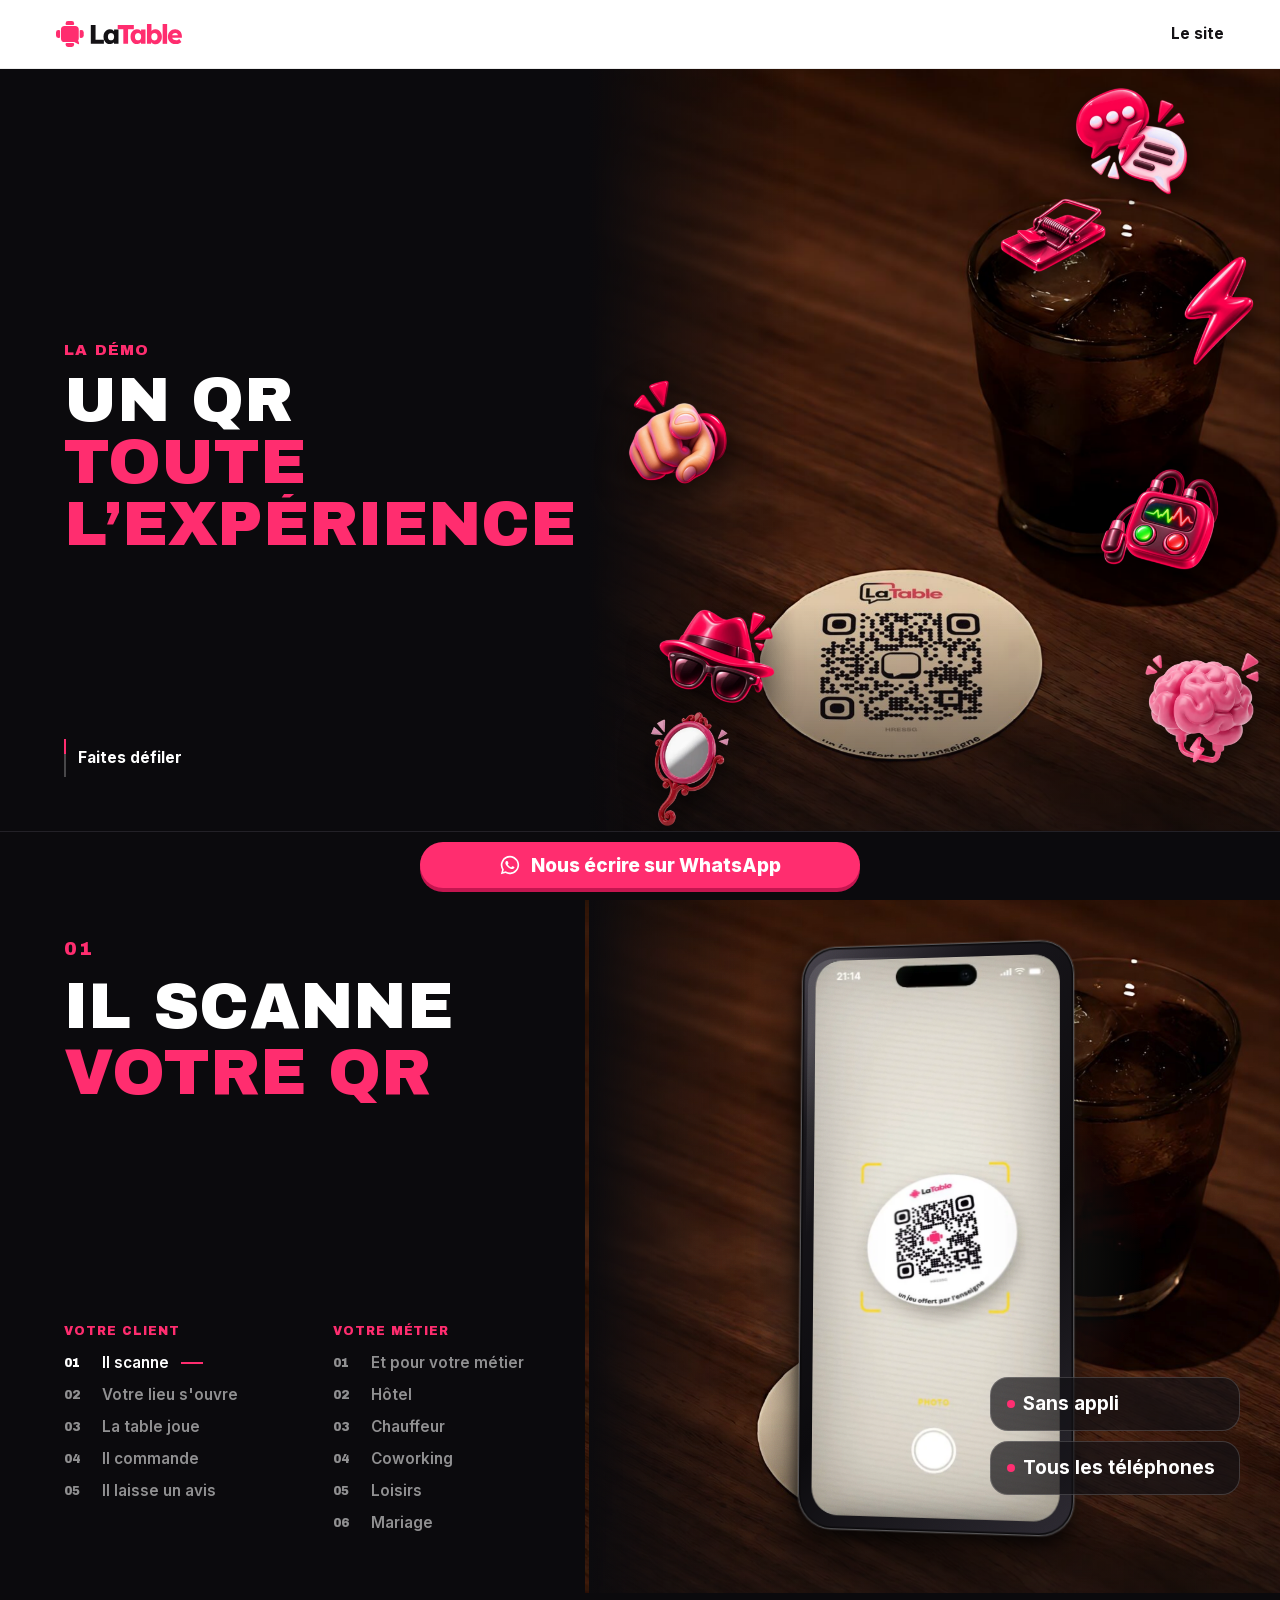
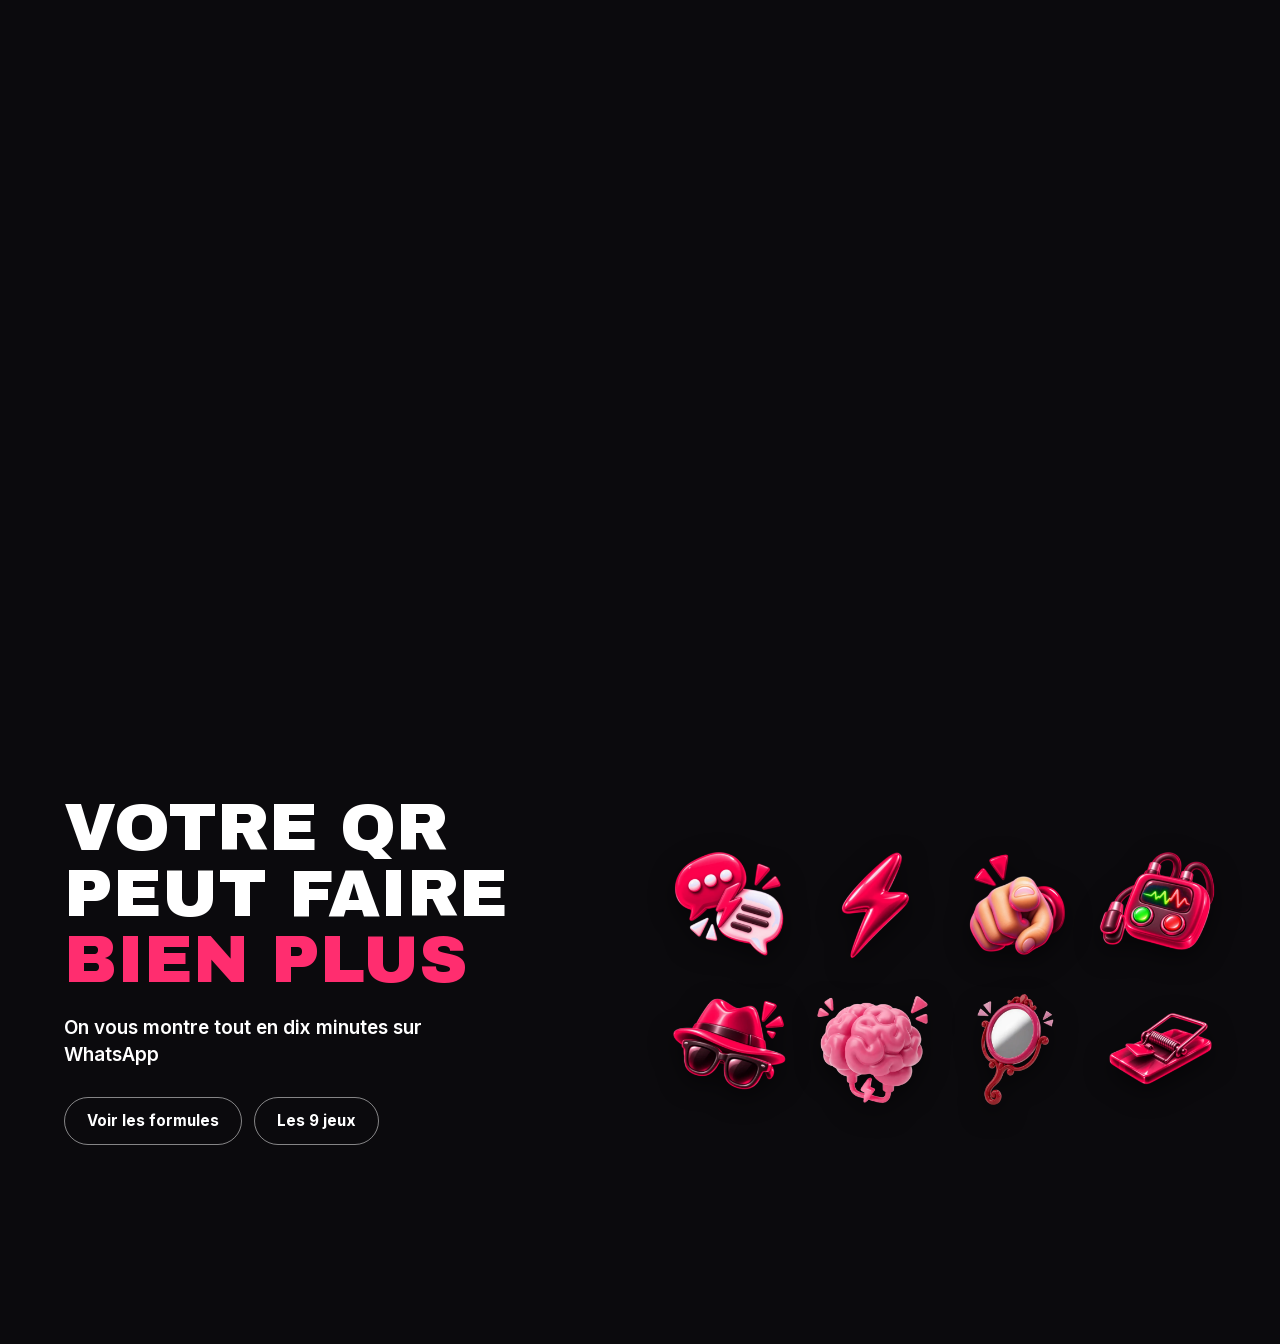
==== index.html @ fe6fe0f9 "La démo LaTable" ====
<!doctype html>
<html lang="fr">
<head>
<meta charset="utf-8">
<meta name="viewport" content="width=device-width, initial-scale=1, viewport-fit=cover">
<meta name="theme-color" content="#ffffff">
<meta name="robots" content="noindex,nofollow">
<title>La démo LaTable</title>
<link rel="preload" href="archivo-black-latin.woff2" as="font" type="font/woff2" crossorigin>
<link rel="preload" href="inter-latin.woff2" as="font" type="font/woff2" crossorigin>
<link rel="preload" href="img/s1.jpg" as="image" fetchpriority="high">
<!--
THESIS · le téléphone ne bouge pas · c'est le lieu qui tourne autour de lui
OWN-WORLD · un restaurant la nuit · noyer sombre · le rose seulement sur ce qui est LaTable
STORY · chapitre 1 · les 5 étapes de « Ce que vit votre client » · chapitre 2 · « Et pour votre métier » · cinq lieux, le même téléphone (textes et écrans de la vitrine, mot pour mot)
FIRST VIEWPORT · la table et le vrai QR · le téléphone avec l'écran du scan · le titre dans le calme du haut

RÈGLE · le décor ne porte aucun texte · les écrans sont les vraies captures de la vitrine, posées en HTML
RÈGLE · aucun gros plan · le décor ne dépasse jamais 1,03
RÈGLE · l'image de repos d'une étape est la DERNIÈRE image du film qui y mène · aucun saut au raccord
Brief et critères · docs/mondes/BRIEF_DEMO_TOP1.md
-->
<style>
@font-face{font-family:"Archivo Black";src:url("archivo-black-latin.woff2") format("woff2");font-weight:400;font-display:swap}
@font-face{font-family:"Inter";src:url("inter-latin.woff2") format("woff2");font-weight:400 800;font-display:swap}
:root{--nuit:#0b0a0d;--rose:#ff2d6f;--blanc:#fff;--encre:#141215;--tete:69px;--pied:69px;--fa:"Archivo Black","Arial Black",Impact,sans-serif;--fd:"Inter",system-ui,sans-serif;--bord:clamp(18px,5.4vw,56px);--sh:calc(100svh - var(--tete) - var(--pied));--ht:min(56svh,calc(var(--sh) - 206px));--lueur:255,236,214}
*{box-sizing:border-box;margin:0}
html,body{background:var(--nuit);color:var(--blanc);font-family:var(--fd);overflow-x:clip;-webkit-text-size-adjust:100%}
body{font-size:.95rem}
img,video,svg{display:block}
button{font:inherit;color:inherit;background:none;border:0;padding:0;cursor:pointer}
:focus-visible{outline:2px solid var(--rose);outline-offset:3px}

.tete{position:fixed;inset:0 0 auto 0;height:var(--tete);z-index:20;background:var(--blanc);display:flex;align-items:center;justify-content:space-between;padding:0 var(--bord);border-bottom:1px solid #ececec}
.tete .logo{color:var(--encre);fill:var(--encre);display:block}
.tete svg{height:26px;width:auto}
.tete a{font:700 .95rem/1 var(--fd);color:var(--encre);text-decoration:none;padding:15px 0 15px 16px}
.pied{position:fixed;inset:auto 0 0 0;height:calc(var(--pied) + env(safe-area-inset-bottom));padding:10px var(--bord) calc(10px + env(safe-area-inset-bottom));z-index:20;background:var(--nuit);border-top:1px solid #232127}
.pied a{display:flex;align-items:center;justify-content:center;gap:10px;height:46px;border-radius:99px;background:var(--rose);color:var(--blanc);font:800 1.1875rem/1 var(--fd);text-decoration:none;max-width:440px;margin:0 auto;box-shadow:0 4px 0 #c41650;transition:transform .12s,box-shadow .12s}
.pied a:active{transform:translateY(3px);box-shadow:0 1px 0 #c41650}
.pied svg{width:22px;height:22px;fill:currentColor}

.piste{position:relative;height:1584svh}
.scene{position:sticky;top:var(--tete);height:var(--sh);overflow:hidden;isolation:isolate;background:#000}

/* le décor */
.decor{position:absolute;inset:0;z-index:0;will-change:transform}
.decor img,.decor video{position:absolute;inset:0;width:100%;height:100%;object-fit:cover;object-position:50% 62%;opacity:0}
.decor img[data-d="0"]{opacity:1}
.voile{position:absolute;inset:0;z-index:1;pointer-events:none;background:
  linear-gradient(180deg,rgba(11,10,13,.82) 0,rgba(11,10,13,.5) 20%,rgba(11,10,13,0) 42%,rgba(11,10,13,0) 78%,rgba(11,10,13,.6) 100%),
  radial-gradient(120% 80% at 50% 60%,rgba(11,10,13,0) 55%,rgba(11,10,13,.5) 100%)}
/* un décor clair (la nappe du mariage) · le haut se referme pour que le texte reste lisible */
.voile::after{content:"";position:absolute;inset:0;background:linear-gradient(180deg,rgba(11,10,13,.8) 0,rgba(11,10,13,.62) 36%,rgba(11,10,13,0) 56%);opacity:0;transition:opacity .5s}
.scene[data-clair] .voile::after{opacity:1}
.grain{position:absolute;inset:0;z-index:8;pointer-events:none;opacity:.1;mix-blend-mode:overlay;background-image:url("data:image/svg+xml,%3Csvg xmlns='http://www.w3.org/2000/svg' width='160' height='160'%3E%3Cfilter id='n'%3E%3CfeTurbulence type='fractalNoise' baseFrequency='.9' numOctaves='2' stitchTiles='stitch'/%3E%3C/filter%3E%3Crect width='100%25' height='100%25' filter='url(%23n)'/%3E%3C/svg%3E")}

/* le texte · deux lignes · la seconde en rose comme le héros de la vitrine · elles montent derrière un cache */
.pas{position:absolute;z-index:5;left:var(--bord);right:var(--bord);top:clamp(14px,2.8svh,30px);pointer-events:none}
.pas .n{display:block;font:400 .95rem/1 var(--fa);color:var(--rose);letter-spacing:.08em;opacity:0}
.pas h2{margin-top:.55rem;font:400 clamp(2rem,9.6vw,3.1rem)/.98 var(--fa);text-transform:uppercase;letter-spacing:.005em}
.pas h2 .l{display:block;overflow:hidden;padding-bottom:.06em;white-space:nowrap}
.pas h2 .l>span{display:block;will-change:transform}
/* le texte se compose au défilement · mot par mot, au rythme des images */
.pas .w{display:inline-block;transform:translateY(135%);will-change:transform}
.pas .pw{display:inline-block;opacity:0}
.pas h2 .l:last-child>span{color:var(--rose)}
/* le chapitre des métiers · le slogan de la vitrine sur trois lignes · un cran plus petit */
.pas.m h2{font-size:clamp(1.65rem,7.9vw,2.6rem)}
.pas p{margin-top:.55rem;font:600 1.1875rem/1.3 var(--fd);max-width:25ch}

/* le téléphone · un objet · il garde sa place, il tourne à peine, son écran se pousse comme une vraie navigation */
.tel-zone{position:absolute;z-index:3;left:var(--bord);right:var(--bord);bottom:clamp(54px,8.6svh,70px);display:flex;align-items:flex-end;gap:clamp(10px,3.4vw,22px);pointer-events:none;perspective:1100px;transform-origin:20% 100%}
.halo{position:absolute;left:22%;bottom:-6%;width:min(120vw,600px);aspect-ratio:1;transform:translateX(-50%);border-radius:50%;background:radial-gradient(closest-side,rgba(var(--lueur),.18),rgba(var(--lueur),0) 70%);mix-blend-mode:screen}
.tel{position:relative;flex:none;height:var(--ht);aspect-ratio:474/1012;border-radius:12.4% / 5.8%;padding:2%;will-change:transform;
  background:linear-gradient(135deg,#4a464f 0,#17151a 22%,#0b0a0d 60%,#2d2a32 100%);
  box-shadow:0 0 0 1px rgba(255,255,255,.1),inset 0 0 0 1px rgba(255,255,255,.3),inset 0 0 0 2.5px #0a090b,-10px 26px 50px rgba(0,0,0,.6),-3px 8px 14px rgba(0,0,0,.55)}
.tel-ecran{position:relative;width:100%;height:100%;border-radius:10.4% / 4.9%;overflow:hidden;background:#0c0b0e}
.tel-ecran .e{position:absolute;inset:0;width:100%;height:100%;object-fit:cover;object-position:50% 0;transform:translateY(101%);will-change:transform}
.tel-ecran .e[data-e="0"]{transform:none}
.ombre{position:absolute;inset:0;background:#0b0a0d;opacity:0}
.feuille{position:absolute;z-index:3;left:4%;right:4%;bottom:2%;border-radius:9%/13%;overflow:hidden;transform:translateY(120%);box-shadow:0 -14px 30px rgba(0,0,0,.5)}
.feuille img{width:100%;height:auto}
.zone-v{position:absolute;z-index:2;top:26%;bottom:2%;width:46%;border-radius:8%/5%;pointer-events:none}
.zone-v[data-c="o"]{left:3%}.zone-v[data-c="n"]{right:3%}
.zone-v:active{background:rgba(255,255,255,.28)}
.zone-v[data-pris]{box-shadow:inset 0 0 0 3px #fff}
.zones{position:absolute;inset:0;z-index:2;pointer-events:none}
.reflet{position:absolute;inset:2%;border-radius:10.4% / 4.9%;pointer-events:none;overflow:hidden}
.reflet::before{content:"";position:absolute;inset:-20% -60%;background:linear-gradient(112deg,rgba(255,255,255,0) 40%,rgba(255,255,255,.16) 49%,rgba(255,255,255,0) 58%);transform:translateX(var(--rx,-40%))}

/* les jeux en objets autour du téléphone · les vrais visuels de la vitrine · ils arrivent un par un au défilement */
.objets{position:absolute;left:0;bottom:0;height:var(--ht);aspect-ratio:474/1012;pointer-events:none;z-index:2}
.objets img{position:absolute;width:25%;height:auto;opacity:0;filter:drop-shadow(0 10px 14px rgba(0,0,0,.55));will-change:transform,opacity}
/* l'interface sort du téléphone · un élément vivant par étape */
.vifs{position:relative;flex:1;min-width:0;max-width:250px;height:var(--ht)}
.vif{position:absolute;left:0;right:0;bottom:6%;display:grid;gap:10px;opacity:0;will-change:opacity,transform}
.verre{background:rgba(18,16,20,.7);-webkit-backdrop-filter:blur(16px) saturate(1.3);backdrop-filter:blur(16px) saturate(1.3);border:1px solid rgba(255,255,255,.16);border-radius:18px;padding:12px 13px}
.petit{font:700 .75rem/1.15 var(--fd);letter-spacing:.05em;text-transform:uppercase;color:#e4dfe5}
.puce{display:flex;align-items:center;gap:8px;font:700 .95rem/1.15 var(--fd)}
.puce::before{content:"";flex:none;width:8px;height:8px;border-radius:50%;background:var(--rose)}
.choix{display:grid;gap:8px;margin-top:9px}
.choix b{display:flex;align-items:center;justify-content:space-between;height:44px;padding:0 11px;border-radius:13px;white-space:nowrap;font:400 .75rem/1 var(--fa);text-transform:uppercase;background:rgba(255,255,255,.1);border:1px solid rgba(255,255,255,.16)}
.choix button{display:flex;align-items:center;justify-content:space-between;height:44px;padding:0 11px;border-radius:13px;white-space:nowrap;font:400 .75rem/1 var(--fa);text-transform:uppercase;background:rgba(18,16,20,.7);-webkit-backdrop-filter:blur(16px);backdrop-filter:blur(16px);border:1px solid rgba(255,255,255,.2);color:var(--blanc)}
.choix button::after{content:"→";font:700 .95rem/1 var(--fd)}
.choix button:active{background:var(--blanc);color:var(--encre)}
.choix.seul{margin-top:0}
.fiche strong{display:block;font:800 .95rem/1.2 var(--fd);margin-top:4px}
.choix b[data-on]{background:var(--blanc);border-color:var(--blanc);color:var(--encre)}
.choix b::after{content:"→";font:700 .95rem/1 var(--fd)}
.vote{display:grid;gap:8px;margin-top:10px}
.vote div{display:grid;grid-template-columns:2.4em 1fr auto;align-items:center;gap:8px;font:400 .95rem/1 var(--fa);text-transform:uppercase}
.vote i{height:10px;border-radius:9px;background:rgba(255,255,255,.14);overflow:hidden}
.vote i::after{content:"";display:block;height:100%;border-radius:9px;transform-origin:0 50%;transform:scaleX(var(--v,0));background:var(--c)}
.vote span{font:800 .95rem/1 var(--fd);font-variant-numeric:tabular-nums;min-width:1ch;text-align:right}
.notif{display:grid;grid-template-columns:30px 1fr;gap:9px;align-items:center;padding:11px 10px}
.notif .ico{width:30px;height:30px;border-radius:9px;background:var(--encre);border:1px solid rgba(255,255,255,.2);display:grid;place-items:center}
.notif svg{width:17px;height:17px;fill:var(--rose);transform-origin:50% 10%;transform:rotate(var(--r,0deg))}
.notif strong{display:block;font:800 .95rem/1.2 var(--fd);margin-top:3px}
.avis-g{display:flex;align-items:center;gap:9px}
.avis-g svg{width:24px;height:24px;flex:none}
.avis-g b{font:800 1.1875rem/1 var(--fd);font-variant-numeric:tabular-nums}
.etoiles{display:flex;gap:3px;margin-top:9px}
.etoiles svg{width:19px;height:19px;fill:rgba(255,255,255,.2)}
.etoiles svg[data-on]{fill:#fbbc05}

/* le rail · on sait où on est, et on peut y aller */
.rail{position:absolute;z-index:7;left:var(--bord);right:var(--bord);bottom:0;height:48px;display:flex;align-items:center;gap:12px}
.rail .cpt{font:400 .75rem/1 var(--fa);letter-spacing:.06em;font-variant-numeric:tabular-nums;white-space:nowrap}
.rail .cpt em{font-style:normal;color:#cfc8d1}
.rail .ligne{position:relative;flex:1;height:44px;display:flex;align-items:center}
.rail .ligne::before{content:"";position:absolute;left:0;right:0;height:3px;border-radius:3px;background:rgba(255,255,255,.22)}
.rail .ligne::after{content:"";position:absolute;left:0;right:0;height:3px;border-radius:3px;background:var(--rose);transform-origin:0 50%;transform:scaleX(var(--p,0))}
.rail .ligne button{position:relative;z-index:1;flex:1;height:44px}
.rail .ligne button::after{content:"";position:absolute;right:-1px;top:50%;width:2px;height:9px;margin-top:-4.5px;background:var(--nuit)}
.rail .ligne button:last-child::after{display:none}
.rail .passer{font:700 .95rem/1 var(--fd);height:44px;padding:0 0 0 4px;color:var(--blanc);text-decoration:underline;text-underline-offset:4px;display:flex;align-items:center}

/* l'entrée · le décor sort du noir, le téléphone monte · une fois */
.scene[data-entree] .decor{animation:sortir 1.1s cubic-bezier(.2,.7,.2,1) backwards}
.scene[data-entree] .tel-zone{animation:monter 1s .15s cubic-bezier(.16,1,.3,1) backwards}
.scene[data-entree] .rail{animation:sortir .8s .5s backwards}
@keyframes sortir{from{opacity:0}}
@keyframes monter{from{opacity:0;transform:translateY(70px)}}

/* l'ouverture · un plan large avant le premier geste */
.ouverture{position:relative;height:calc(100svh - var(--pied));padding-top:var(--tete);overflow:hidden;isolation:isolate}
.o-img{position:absolute;inset:var(--tete) 0 0 0;z-index:-1}
.o-img img{width:100%;height:100%;object-fit:cover;object-position:50% 62%;animation:approche 9s cubic-bezier(.2,.6,.2,1) both}
.o-img::after{content:"";position:absolute;inset:0;background:linear-gradient(180deg,rgba(11,10,13,.92) 0,rgba(11,10,13,.55) 34%,rgba(11,10,13,.15) 60%,rgba(11,10,13,.85) 100%)}
@keyframes approche{from{transform:scale(1.03)}to{transform:none}}
.o-txt{padding:clamp(22px,5svh,48px) var(--bord) 0}
.o-txt .n{font:400 .95rem/1 var(--fa);color:var(--rose);letter-spacing:.08em;text-transform:uppercase}
.o-txt h1{margin-top:.7rem;font:400 clamp(2.6rem,14vw,5rem)/.94 var(--fa);text-transform:uppercase}
.o-txt h1>span{display:block;overflow:hidden;white-space:nowrap;padding-bottom:.04em}.o-txt h1 span>span{display:block;animation:lever .9s cubic-bezier(.16,1,.3,1) both}
.o-txt h1 span+span>span{color:var(--rose);animation-delay:.12s}
.o-txt h1 span+span+span>span{animation-delay:.22s}
@keyframes lever{from{transform:translateY(110%)}}
.o-defile{position:absolute;left:var(--bord);bottom:22px;display:flex;align-items:center;gap:12px;font:700 .95rem/1 var(--fd)}
.o-defile i{position:relative;width:2px;height:38px;background:rgba(255,255,255,.25);overflow:hidden}
.o-defile i::after{content:"";position:absolute;left:0;top:0;width:100%;height:40%;background:var(--rose);animation:goutte 1.6s ease-in-out infinite}
@keyframes goutte{from{transform:translateY(-100%)}to{transform:translateY(260%)}}
.o-jeux{position:absolute;inset:38% 0 0 0;pointer-events:none}
.o-jeux img{position:absolute;width:clamp(54px,15vw,120px);height:auto;filter:drop-shadow(0 12px 16px rgba(0,0,0,.6));animation:flotter 6s ease-in-out infinite alternate}
@keyframes flotter{from{transform:translateY(-6px) rotate(var(--r))}to{transform:translateY(6px) rotate(calc(var(--r) * -1))}}
/* le sommaire · sur ordinateur, il prend la place du rail */
.sommaire{display:none}
.suite{position:relative;z-index:2;background:var(--nuit);padding:12svh var(--bord) calc(var(--pied) + 12svh);display:grid;gap:1.4rem;justify-items:start}
.suite-jeux{display:flex;flex-wrap:wrap;gap:6px;margin-bottom:.4rem}
.suite-jeux img{width:clamp(48px,11vw,84px);height:auto;filter:drop-shadow(0 8px 12px rgba(0,0,0,.5))}
.suite h2{font:400 clamp(2.1rem,9.6vw,4.2rem)/.98 var(--fa);text-transform:uppercase;text-wrap:balance}
.suite h2 em{font-style:normal;color:var(--rose)}
.suite p{font:600 1.1875rem/1.4 var(--fd);max-width:30ch}
.suite .liens{display:flex;flex-wrap:wrap;gap:12px;margin-top:.4rem}
.suite .liens a{display:inline-flex;align-items:center;height:48px;padding:0 22px;border-radius:99px;border:1.5px solid rgba(255,255,255,.5);color:var(--blanc);font:700 .95rem/1 var(--fd);text-decoration:none}

@media (min-width:600px) and (max-width:899px){:root{--ht:min(60svh,calc(var(--sh) - 320px))}.pas h2{font-size:4.2rem}.pas.m h2{font-size:3.4rem}.pas p{font-size:1.5rem}.vifs{max-width:320px}}
@media (max-width:350px){.pied svg{display:none}.vifs{display:none}.tel-zone{justify-content:center}.halo{left:50%}.objets{left:50%;transform:translateX(-50%)}}
@media (min-width:900px){
  /* sur ordinateur · une moitié pour le texte, une moitié pour l'image plein cadre (le film de 768 px n'y est jamais étiré) */
  :root{--split:46vw;--gauche:max(5vw,calc(50vw - 660px));--ht:min(66svh,calc(var(--sh) - 130px),46vw,700px)}
  .scene{background:var(--nuit)}
  .decor,.voile,.grain{left:var(--split);right:0;top:0;bottom:0;width:auto}
  .voile{background:linear-gradient(90deg,rgba(11,10,13,1) 0,rgba(11,10,13,.6) 8%,rgba(11,10,13,0) 24%),linear-gradient(0deg,rgba(11,10,13,.55) 0,rgba(11,10,13,0) 24%)}
  .voile::after{display:none}
  .tel-zone{left:var(--split);right:0;bottom:7svh;justify-content:center;gap:0;transform-origin:50% 100%}
  .halo{left:50%}
  .objets{left:50%;transform:translateX(-50%)}
  .vifs{position:absolute;left:min(calc(50% + var(--ht) * .13),calc(100% - 290px));bottom:0;width:250px;max-width:none;flex:none}
  .petit{font-size:.95rem}.puce,.notif strong,.fiche strong,.vote div,.vote span{font-size:1.1875rem}.verre{padding:15px 16px}.choix b,.choix button{font-size:.95rem;height:48px}
  .pas{right:auto;left:var(--gauche);top:12svh;width:calc(var(--split) - var(--gauche) - 3vw)}
  .pas h2{font-size:clamp(3rem,5vw,6.4rem);margin-top:1.1rem}
  .pas.m h2{font-size:clamp(2.4rem,4.1vw,5rem)}
  .pas .n{font-size:1.1875rem}
  .rail{display:none}
  .sommaire{display:grid;grid-template-columns:1fr 1fr;gap:0 4vw;position:absolute;z-index:6;left:var(--gauche);bottom:6svh;width:calc(var(--split) - var(--gauche) - 3vw)}
  .sommaire h3{font:400 .75rem/1 var(--fa);letter-spacing:.08em;text-transform:uppercase;color:var(--rose);margin-bottom:10px}
  .sommaire button{display:flex;align-items:center;gap:12px;width:100%;min-height:32px;text-align:left;font:600 .95rem/1.2 var(--fd);color:rgba(255,255,255,.55);transition:color .3s}
  .sommaire button b{font:400 .75rem/1 var(--fa);width:2.2em;color:inherit}
  .sommaire button::before{content:"";width:0;height:2px;background:var(--rose);transition:width .3s;order:2}
  .sommaire button[aria-current]{color:var(--blanc)}
  .sommaire button[aria-current]::before{width:22px}
  .sommaire button:hover{color:var(--blanc)}
  .ouverture{display:grid;grid-template-columns:var(--split) 1fr}
  .o-img{left:var(--split)}
  .o-jeux{inset:var(--tete) 0 0 var(--split)}
  .o-img::after{background:linear-gradient(90deg,rgba(11,10,13,1) 0,rgba(11,10,13,0) 30%),linear-gradient(0deg,rgba(11,10,13,.6) 0,rgba(11,10,13,0) 30%)}
  .o-txt{padding:0 0 0 var(--gauche);align-self:center}
  .o-txt h1{font-size:clamp(3.6rem,7vw,8.4rem)}
  .o-defile{left:var(--gauche);bottom:6svh}
  .suite{grid-template-columns:1fr 1fr;align-items:center;padding-left:var(--gauche);padding-right:var(--gauche);column-gap:5vw}
  .suite-jeux{grid-column:2;grid-row:1 / span 4;display:grid;grid-template-columns:repeat(4,1fr);gap:2vw}
  .suite-jeux img{width:100%}
}
@media (prefers-reduced-motion:reduce){
  .o-img img,.o-txt h1 span>span,.o-jeux img,.o-defile i::after{animation:none}
  .scene[data-entree] .decor,.scene[data-entree] .tel-zone,.scene[data-entree] .rail{animation:none}
}
</style>
</head>
<body>
<header class="tete"><span class="logo" id="logo" role="img" aria-label="LaTable"></span><a href="https://www.latable.pro/">Le site</a></header>
<nav class="pied"><a href="https://wa.me/33749581271"><svg viewBox="0 0 24 24" aria-hidden="true"><path d="M12 2a10 10 0 0 0-8.6 15.1L2 22l5-1.3A10 10 0 1 0 12 2zm0 18.2a8.2 8.2 0 0 1-4.2-1.1l-.3-.2-3 .8.8-2.9-.2-.3A8.2 8.2 0 1 1 12 20.2z"/><path d="M16.6 14.1c-.3-.1-1.500-.7-1.700-.8-.2-.1-.4-.1-.6.1l-.8 1c-.1.2-.3.2-.5.1-1.400-.7-2.500-1.600-3.300-2.900-.2-.4.2-.4.6-1.200.1-.2 0-.3 0-.5l-.8-1.800c-.2-.5-.4-.4-.6-.4h-.5c-.2 0-.5.1-.7.3-.9.9-1 2.100-.3 3.500 1.100 2 2.600 3.400 4.600 4.300 2.100.9 2.600.7 3.600.3.600-.3 1.100-.9 1.200-1.400.1-.3.1-.5-.2-.6z"/></svg>Nous écrire sur WhatsApp</a></nav>

<section class="ouverture" aria-label="LaTable">
  <div class="o-img"><img src="img/s1.jpg" alt="" fetchpriority="high"></div>
  <div class="o-txt"><p class="n">La démo</p><h1><span><span>Un QR</span></span><span><span>toute</span></span><span><span>l’expérience</span></span></h1></div>
  <div class="o-jeux" aria-hidden="true"><img src="jeux/debat.webp" alt="" style="left:70%;top:2%;--r:-8deg;animation-delay:-0.0s"><img src="jeux/quiz.webp" alt="" style="left:82%;top:24%;--r:10deg;animation-delay:-0.7s"><img src="jeux/coupable.webp" alt="" style="left:4%;top:40%;--r:-6deg;animation-delay:-1.4s"><img src="jeux/mytho.webp" alt="" style="left:74%;top:52%;--r:8deg;animation-delay:-2.1s"><img src="jeux/intrus.webp" alt="" style="left:10%;top:70%;--r:12deg;animation-delay:-2.8s"><img src="jeux/commun.webp" alt="" style="left:80%;top:76%;--r:-10deg;animation-delay:-3.5s"><img src="jeux/miroir.webp" alt="" style="left:6%;top:84%;--r:6deg;animation-delay:-4.2s"><img src="jeux/piege.webp" alt="" style="left:58%;top:14%;--r:-12deg;animation-delay:-4.9s"></div>
  <p class="o-defile"><i></i>Faites défiler</p>
</section>

<main class="piste" id="piste">
  <div class="scene" id="scene" data-entree>
    <div class="decor" id="decor">
      <img data-d="0" src="img/s1.jpg" alt="Une table de restaurant la nuit avec le QR LaTable posé près d'un verre" fetchpriority="high">
      <img data-d="1" src="img/fin1.jpg" alt="Des amis autour de la table leur téléphone à la main" loading="lazy">
      <img data-d="2" src="img/fin2.jpg" alt="Le comptoir du restaurant avec un plateau et un écran" loading="lazy">
      <img data-d="3" src="img/fin3.jpg" alt="La table après le repas dans une lumière chaude" loading="lazy">
      <img data-d="4" src="img/m1.jpg" alt="Une chambre d'hôtel la nuit avec sa lampe de chevet" loading="lazy">
      <img data-d="5" src="img/m2.jpg" alt="L'intérieur d'une berline vu de la banquette arrière" loading="lazy">
      <img data-d="6" src="img/m3.jpg" alt="La grande table d'un coworking avec des ordinateurs fermés" loading="lazy">
      <img data-d="7" src="img/m4.jpg" alt="Une table basse devant les pistes d'un bowling" loading="lazy">
      <img data-d="8" src="img/m5.jpg" alt="Une table de mariage dressée avec des bougies" loading="lazy">
    </div>
    <div class="voile"></div>

    <div class="tel-zone">
      <div class="halo"></div>
      <div class="tel" id="tel">
        <div class="tel-ecran" id="ecrans">
          <img class="e" data-e="0" src="ecrans/ecran-scan.webp" alt="">
          <img class="e" data-e="1" src="ecrans/ecran-choix.webp" alt="">
          <img class="e" data-e="2" src="ecrans/ecran-jeu-debat.webp" alt="">
          <img class="e" data-e="3" src="ecrans/ecran-paye.webp" alt="">
          <img class="e" data-e="4" src="ecrans/ecran-hotel-choix.webp" alt="" loading="lazy">
          <img class="e" data-e="5" src="ecrans/ecran-hotel-infos.webp" alt="" loading="lazy">
          <img class="e" data-e="6" src="ecrans/ecran-chauffeur-choix.webp" alt="" loading="lazy">
          <img class="e" data-e="7" src="ecrans/ecran-chauffeur-contact.webp" alt="" loading="lazy">
          <img class="e" data-e="8" src="ecrans/ecran-coworking-choix.webp" alt="" loading="lazy">
          <img class="e" data-e="9" src="ecrans/ecran-coworking-infos.webp" alt="" loading="lazy">
          <img class="e" data-e="10" src="ecrans/ecran-jeu-menu.webp" alt="" loading="lazy">
          <img class="e" data-e="11" src="ecrans/ecran-mariage-choix.webp" alt="" loading="lazy">
          <img class="e" data-e="12" src="ecrans/ecran-mariage-infos.webp" alt="" loading="lazy">
          <div class="zones" id="zones"><button type="button" class="zone-v" data-c="o" aria-label="Voter oui" tabindex="-1"></button><button type="button" class="zone-v" data-c="n" aria-label="Voter non" tabindex="-1"></button></div>
          <div class="ombre" id="ombre"></div>
          <div class="feuille" id="feuille"><img src="ecrans/carte-avis.webp" alt=""></div>
        </div>
        <div class="reflet" id="reflet"></div>
      </div>
      <div class="objets" id="objets" aria-hidden="true"></div>
      <div class="vifs">
        <div class="vif" data-v="0"><div class="verre puce">Sans appli</div><div class="verre puce">Tous les téléphones</div></div>
        <div class="vif" data-v="1"><div class="verre"><p class="petit">Un seul QR</p><div class="choix"><b id="cj" data-on>Jouer</b><b id="cc">La carte</b></div></div></div>
        <div class="vif" data-v="2"><div class="verre"><p class="petit" id="consigne">Touchez oui ou non</p><div class="vote"><div>Oui<i style="--c:#ff2d6f" id="vo"></i><span id="no">0</span></div><div>Non<i style="--c:#2f80ff" id="vn"></i><span id="nn">0</span></div></div></div></div>
        <div class="vif" data-v="3"><div class="verre notif"><div class="ico"><svg id="cloche" viewBox="0 0 24 24"><path d="M12 22a2.5 2.5 0 0 0 2.4-2H9.6A2.5 2.5 0 0 0 12 22zm7-6v-5a7 7 0 0 0-5.5-6.8V3.5a1.5 1.5 0 0 0-3 0v.7A7 7 0 0 0 5 11v5l-2 2v1h18v-1l-2-2z"/></svg></div><div><p class="petit">Au comptoir</p><strong>Commande n°&nbsp;55</strong></div></div></div>
        <div class="vif" data-v="4"><div class="verre"><div class="avis-g"><svg viewBox="0 0 48 48" role="img" aria-label="Google"><path fill="#EA4335" d="M24 9.5c3.54 0 6.71 1.22 9.21 3.6l6.85-6.85C35.9 2.38 30.47 0 24 0 14.62 0 6.51 5.38 2.56 13.22l7.98 6.19C12.43 13.72 17.74 9.5 24 9.5z"/><path fill="#4285F4" d="M46.98 24.55c0-1.57-.15-3.09-.38-4.55H24v9.02h12.94c-.58 2.96-2.26 5.48-4.78 7.18l7.73 6c4.51-4.18 7.09-10.36 7.09-17.65z"/><path fill="#FBBC05" d="M10.53 28.59c-.48-1.45-.76-2.99-.76-4.59s.27-3.14.76-4.59l-7.98-6.19C.92 16.46 0 20.12 0 24c0 3.88.92 7.54 2.56 10.78l7.97-6.19z"/><path fill="#34A853" d="M24 48c6.48 0 11.93-2.13 15.89-5.81l-7.73-6c-2.15 1.45-4.92 2.3-8.16 2.3-6.26 0-11.57-4.22-13.47-9.91l-7.98 6.19C6.51 42.62 14.62 48 24 48z"/></svg><b id="note">0,0</b></div><div class="etoiles" id="etoiles"></div></div></div>
        <div class="vif" data-v="5"><div class="choix seul" id="metiers"><button type="button" tabindex="-1">Hôtel</button><button type="button" tabindex="-1">Chauffeur</button><button type="button" tabindex="-1">Coworking</button><button type="button" tabindex="-1">Loisirs</button><button type="button" tabindex="-1">Mariage</button></div></div>
        <div class="vif" data-v="6"><div class="verre fiche"><p class="petit">Le Wi-Fi</p><strong>Copié en un geste</strong></div></div>
        <div class="vif" data-v="7"><div class="verre fiche"><p class="petit">Une course</p><strong>Réservée sur WhatsApp</strong></div></div>
        <div class="vif" data-v="8"><div class="verre fiche"><p class="petit">L’agenda</p><strong>L’afterwork du jeudi</strong></div></div>
        <div class="vif" data-v="9"><div class="verre fiche"><p class="petit">Avant le créneau</p><strong>La salle d’attente joue</strong></div></div>
        <div class="vif" data-v="10"><div class="verre fiche"><p class="petit">Les photos du jour</p><strong>Partagées par les invités</strong></div></div>
      </div>
    </div>

    <section class="pas" data-p="0"><span class="n">01</span><h2><span class="l"><span>Il scanne</span></span><span class="l"><span>votre QR</span></span></h2></section>
    <section class="pas" data-p="1"><span class="n">02</span><h2><span class="l"><span>Votre lieu</span></span><span class="l"><span>s'ouvre</span></span></h2></section>
    <section class="pas" data-p="2"><span class="n">03</span><h2><span class="l"><span>La table</span></span><span class="l"><span>joue</span></span></h2></section>
    <section class="pas" data-p="3"><span class="n">04</span><h2><span class="l"><span>Il commande</span></span><span class="l"><span>de sa table</span></span></h2></section>
    <section class="pas" data-p="4"><span class="n">05</span><h2><span class="l"><span>Il laisse</span></span><span class="l"><span>un avis</span></span></h2></section>
    <section class="pas" data-p="5"><span class="n">Et aussi</span><h2><span class="l"><span>Et pour</span></span><span class="l"><span>votre métier</span></span></h2></section>
    <section class="pas m" data-p="6"><span class="n">Hôtel</span><h2><span class="l"><span>Tout l’hôtel</span></span><span class="l"><span>dans leur</span></span><span class="l"><span>poche</span></span></h2></section>
    <section class="pas m" data-p="7"><span class="n">Chauffeur VTC</span><h2><span class="l"><span>Votre fiche</span></span><span class="l"><span>contact</span></span><span class="l"><span>en un scan</span></span></h2></section>
    <section class="pas m" data-p="8"><span class="n">Coworking</span><h2><span class="l"><span>Vos membres</span></span><span class="l"><span>se rencontrent</span></span><span class="l"><span>enfin</span></span></h2></section>
    <section class="pas m" data-p="9"><span class="n">Loisirs</span><h2><span class="l"><span>L’attente</span></span><span class="l"><span>devient</span></span><span class="l"><span>un jeu</span></span></h2></section>
    <section class="pas m" data-p="10"><span class="n">Mariage</span><h2><span class="l"><span>Les invités</span></span><span class="l"><span>jouent entre</span></span><span class="l"><span>deux plats</span></span></h2></section>

    <nav class="sommaire" id="sommaire" aria-label="Le sommaire de la démo"></nav>
    <nav class="rail" aria-label="Les étapes">
      <span class="cpt"><b id="cpt" style="font-weight:400">01</b> <em id="sur">/ 05</em></span>
      <div class="ligne" id="ligne">
      </div>
      <a class="passer" href="#suite">Passer</a>
    </nav>
    <div class="grain"></div>
  </div>
</main>

<section class="suite" id="suite">
  <div class="suite-jeux" aria-hidden="true"><img src="jeux/debat.webp" alt="" loading="lazy"><img src="jeux/quiz.webp" alt="" loading="lazy"><img src="jeux/coupable.webp" alt="" loading="lazy"><img src="jeux/mytho.webp" alt="" loading="lazy"><img src="jeux/intrus.webp" alt="" loading="lazy"><img src="jeux/commun.webp" alt="" loading="lazy"><img src="jeux/miroir.webp" alt="" loading="lazy"><img src="jeux/piege.webp" alt="" loading="lazy"></div>
  <h2>Votre QR peut faire <em>bien plus</em></h2>
  <p>On vous montre tout en dix minutes sur WhatsApp</p>
  <div class="liens"><a href="https://www.latable.pro/pro/tarifs/">Voir les formules</a><a href="https://www.latable.pro/pro/jeux/">Les 9 jeux</a></div>
</section>

<script>
// les traversées · { de: étape de départ (0 = 01), src } · le scroll les lit image par image
window.FILMS = [
  { de: 1, src: "film/t1.mp4" },
  { de: 2, src: "film/t2.mp4" },
  { de: 3, src: "film/t3.mp4" }
];
// le chapitre des métiers · ajoutés quand ils sont tournés · sans eux la page fond d'un décor à l'autre
window.FILMS_METIERS = [
  { de: 5, src: "film/m1.mp4" },
  { de: 6, src: "film/m2.mp4" }
];
</script>
<script>
(function(){
  var N = 11, REPOS = .6;                              // une étape · repos de 0 à .6 · passage de .6 à 1
  var DECOR = [0,0,1,2,3,3,4,5,6,7,8];
  // un ou deux vrais écrans par étape · le second se pousse au milieu du repos
  var ECRAN = [[0],[1],[2],[3],[3],[0],[4,5],[6,7],[8,9],[10,2],[11,12]];
  // deux chapitres · le rail montre celui où l'on est
  var CHAP = [{ de: 0, noms: ["il scanne","votre lieu s'ouvre","la table joue","il commande","il laisse un avis"] },
              { de: 5, noms: ["et pour votre métier","hôtel","chauffeur","coworking","loisirs","mariage"] }];
  // la lumière que chaque écran jette sur la scène
  var LUEUR = ["255,236,214","255,255,255","255,244,246","255,255,255","255,226,190","255,236,214","255,240,244","255,240,244","255,240,244","255,244,246","255,240,244"];
  window.FILMS = (window.FILMS || []).concat(window.FILMS_METIERS || []);
  var mq = matchMedia("(prefers-reduced-motion: reduce)"), calme = mq.matches;
  if (mq.addEventListener) mq.addEventListener("change", function(e){ calme = e.matches; });
  var econome = !!(navigator.connection && navigator.connection.saveData);
  var $ = function(i){ return document.getElementById(i); };
  var piste = $("piste"), scene = $("scene"), decor = $("decor"), tel = $("tel"), reflet = $("reflet"), feuille = $("feuille"), ombre = $("ombre");
  var imgs = [].slice.call(decor.querySelectorAll("img")), ecrans = [].slice.call(document.querySelectorAll("#ecrans .e"));
  var pas = [].slice.call(document.querySelectorAll(".pas")).map(function(el){ var l = [].slice.call(el.querySelectorAll(".l>span"));
    // chaque mot devient une pièce · le titre se monte derrière son cache, la phrase s'écrit
    var mots = function(boite, cls){ var t = boite.textContent.trim().split(/\s+/); boite.innerHTML = t.map(function(m){ return '<span class="' + cls + '">' + m + '</span>'; }).join(" "); return [].slice.call(boite.children); };
    var w = []; l.forEach(function(sp){ w = w.concat(mots(sp, "w")); });
    var pp = el.querySelector("p"), pw = pp ? mots(pp, "pw") : [];
    return { el: el, l: l, w: w, pw: pw, n: el.querySelector(".n"), p: el.querySelector("p") }; });
  var vifs = [].slice.call(document.querySelectorAll(".vif"));
  var boutons = [], ligne = $("ligne"), cpt = $("cpt"), sur = $("sur"), zonesBoite = $("zones");
  var fiches = vifs.map(function(el){ return el.querySelector("[data-2]"); });
  var racine = document.documentElement;

  function ajuster(){
    [].slice.call(document.querySelectorAll(".pas h2, .o-txt h1")).forEach(function(t){
      t.style.fontSize = ""; var w = t.clientWidth, plus = 0;
      [].slice.call(t.children).forEach(function(l){ plus = Math.max(plus, l.scrollWidth); });
      if (plus > w) t.style.fontSize = (parseFloat(getComputedStyle(t).fontSize) * w / plus * .98) + "px";
    });
  }
  (document.fonts ? document.fonts.ready : Promise.resolve()).then(ajuster); addEventListener("resize", ajuster);
  fetch("logo.svg").then(function(r){ return r.text(); }).then(function(s){ $("logo").innerHTML = s; }).catch(function(){ $("logo").textContent = "LaTable"; });
  var et = $("etoiles"); for (var s = 0; s < 5; s++) et.insertAdjacentHTML("beforeend", '<svg viewBox="0 0 24 24"><path d="M12 2l3 6.3 6.9.9-5 4.8 1.2 6.9L12 17.6 5.9 20.9l1.2-6.9-5-4.800 6.900-.900z"/></svg>');
  var etoiles = [].slice.call(et.children);
  setTimeout(function(){ scene.removeAttribute("data-entree"); }, 1800);

  // les films · créés quand on approche, jamais tous à l'ouverture
  var films = {};
  function film(k){
    if (films[k] || calme || econome) return;
    var f = (window.FILMS || []).filter(function(x){ return x.de === k; })[0]; if (!f) return;
    var v = document.createElement("video"); v.muted = true; v.playsInline = true; v.preload = "auto"; v.tabIndex = -1; v.setAttribute("aria-hidden","true"); v.src = f.src;
    decor.appendChild(v); films[k] = v;
  }
  var pret = function(v){ return v && v.readyState >= 2 && v.duration > 0; };

  var lisse = function(a,b,x){ var t = Math.min(1, Math.max(0,(x-a)/(b-a))); return t*t*(3-2*t); };
  var max = 1, debut = 0, cible = 0, pos = 0, avant = 0;
  // la piste commence après l'ouverture · le scroll ne compte qu'à partir du moment où la scène se colle
  function lire(){ cible = Math.max(0, Math.min(1, (scrollY - debut) / max)); }
  function mesurer(){ debut = piste.offsetTop - scene.offsetTop - parseFloat(getComputedStyle(scene).top); max = Math.max(1, piste.offsetHeight - scene.offsetHeight); lire(); }
  addEventListener("scroll", lire, { passive:true }); addEventListener("resize", mesurer); mesurer();
  var aller = function(k, u){ scrollTo({ top: debut + ((k + u) / N) * max, behavior: calme ? "auto" : "smooth" }); };
  var chapVu = -1;
  function chapitre(c){
    chapVu = c; var ch = CHAP[c]; ligne.innerHTML = "";
    boutons = ch.noms.map(function(nom, k){
      var b = document.createElement("button"); b.type = "button"; b.setAttribute("aria-label", "Étape " + (k + 1) + ", " + nom);
      b.addEventListener("click", function(){ aller(ch.de + k, .25); }); ligne.appendChild(b); return b;
    });
    sur.textContent = "/ 0" + ch.noms.length;
  }
  chapitre(0);
  // le sommaire de l'ordinateur · les deux chapitres côte à côte, chaque ligne mène à son étape
  var sommaire = $("sommaire"), lignes = [];
  [["Votre client", 0], ["Votre métier", 1]].forEach(function(t){
    var col = document.createElement("div"); col.innerHTML = "<h3>" + t[0] + "</h3>"; var ch = CHAP[t[1]];
    ch.noms.forEach(function(nom, k){ var b = document.createElement("button"); b.type = "button";
      b.innerHTML = "<b>0" + (k + 1) + "</b>" + nom.charAt(0).toUpperCase() + nom.slice(1);
      b.addEventListener("click", function(){ aller(ch.de + k, .25); }); col.appendChild(b); lignes[ch.de + k] = b; });
    sommaire.appendChild(col);
  });
  // la caméra · d'une étape à l'autre le téléphone avance, recule ou se décale, et le décor glisse
  // [échelle du téléphone, décalage en % de la largeur, glissement du décor en %]
  var CAM = [[1,0,0],[.9,6,-1.2],[1.05,-3,1.2],[.92,5,-1],[1,0,1],[.86,9,0],[1.05,-3,1.2],[.92,6,-1.2],[1.02,-2,1],[.9,6,-1],[1.04,0,1.2]];
  var telZone = document.querySelector(".tel-zone");
  // une page métier du site peut ouvrir la démo sur son chapitre · /pro/demo/#hotel
  var ANCRE = { metiers: 5, hotel: 6, chauffeur: 7, coworking: 8, loisirs: 9, mariage: 10 };
  var ancre = ANCRE[location.hash.slice(1)];
  if (ancre !== undefined) addEventListener("load", function(){ mesurer(); scrollTo(0, debut + ((ancre + .25) / N) * max); });
  // les jeux qui sortent du téléphone · [jeu, x, y, rotation] en % de la boîte du téléphone
  var OBJETS = {
    2: [["debat",104,2,-8],["quiz",130,4,10],["coupable",108,10,-6],["mytho",130,16,8],["intrus",104,27,-10],["commun",130,33,12],["miroir",108,44,-6],["piege",130,49,6]],
    6: [["debat",108,2,-8],["quiz",130,14,10]],
    7: [["mytho",108,2,8],["quiz",130,14,-8]],
    8: [["commun",108,2,-6],["intrus",130,14,10],["miroir",116,26,-4]],
    9: [["piege",108,2,6],["coupable",130,14,-8],["intrus",116,26,8]],
    10: [["miroir",108,2,-6],["commun",130,14,8],["debat",116,26,-8]]
  };
  var boiteObj = $("objets"), objets = {};
  Object.keys(OBJETS).forEach(function(k){ objets[k] = OBJETS[k].map(function(o){
    var im = document.createElement("img"); im.src = "jeux/" + o[0] + ".webp"; im.alt = ""; im.loading = "lazy"; im.decoding = "async";
    im.style.left = o[1] + "%"; im.style.top = o[2] + "%"; boiteObj.appendChild(im); return { el: im, r: o[3] };
  }); });
  var metiers = [].slice.call(document.querySelectorAll("#metiers button"));
  metiers.forEach(function(b, k){ b.addEventListener("click", function(){ aller(6 + k, .25); }); });

  // plus de calage automatique au repos du doigt · sur iPhone il se battait avec l'élan du défilement
  // (le repos d'une étape couvre 60 % de sa course · on s'y arrête sans aide)
  addEventListener("touchend", function(){
    for (var k in films) (function(v){ if (!v._ok){ var p = v.play(); if (p) p.then(function(){ v.pause(); v._ok = 1; }).catch(function(){}); } })(films[k]);
  }, { passive:true });

  // la démo se joue · à l'étape 03 le visiteur vote sur le vrai écran et la table le compte
  var zones = [].slice.call(document.querySelectorAll(".zone-v")), vote = null, jVu = null;
  zones.forEach(function(z){ z.addEventListener("click", function(){ vote = z.dataset.c; zones.forEach(function(y){ y.toggleAttribute("data-pris", y === z); }); $("consigne").textContent = "Votre vote est compté"; }); });
  var eVu = -1, lVu = -1, mVu = null;
  function image(t){
    requestAnimationFrame(image);
    var dt = Math.min(64, (t - avant) || 16); avant = t;
    pos += (cible - pos) * (calme ? 1 : 1 - Math.exp(-dt / 95));      // amorti indépendant de la cadence
    if (Math.abs(cible - pos) < .00002) pos = cible;
    var x = pos * N, i = Math.min(N-1, Math.floor(x)), u = x - i, dernier = i === N-1;
    var suiv = Math.min(N-1, i+1), p = dernier ? 0 : lisse(REPOS, 1, u), bouge = DECOR[i] !== DECOR[suiv];
    film(i); film(i + 1);

    // le décor · image de repos, puis le film, puis l'image de repos suivante (qui est sa dernière image)
    var v = films[i], ok = bouge && pret(v);
    if (ok){ var d = v.duration, tt = Math.min(d - .05, lisse(REPOS + .02, .98, u) * d); if (Math.abs(v.currentTime - tt) > .012) { try { v.currentTime = tt; } catch(e){} } }
    var oFilm = ok ? lisse(REPOS, REPOS + .03, u) * (1 - lisse(.975, .995, u)) : 0;
    for (var k in films) films[k].style.opacity = (+k === i) ? oFilm : 0;
    imgs.forEach(function(im, k){
      var o = 0;
      if (k === DECOR[i]) o = bouge ? (ok ? 1 - lisse(REPOS + .03, REPOS + .05, u) : 1 - p) : 1;
      if (bouge && k === DECOR[suiv]) o = ok ? lisse(.97, .99, u) : p;
      im.style.opacity = o;
    });
    // le décor respire à peine au repos · jamais plus de 1,03 · il est revenu à 1 avant le raccord
    var souffle = Math.sin(Math.min(1, u / REPOS) * Math.PI);
    decor.style.transform = calme ? "none" : "translateX(" + (CAM[i][2] * souffle) + "%) scale(" + (1 + souffle * .025) + ")";
    if (!calme){
      var gros = innerWidth >= 900, ca = CAM[i], cb = CAM[suiv], sc = ca[0] + (cb[0] - ca[0]) * p, dx = ca[1] + (cb[1] - ca[1]) * p;
      if (!gros){ sc = 1 + Math.min(0, sc - 1) * .6; dx *= .4; }     // sur téléphone la caméra recule seulement · jamais sur le titre
      telZone.style.transform = "translateX(" + dx + "%) scale(" + sc + ")";
    }

    // l'écran · il se pousse vers le haut comme une vraie navigation, net à toutes les images
    var E = ECRAN[i], e1 = E[0], e2 = E[E.length - 1], eb = ECRAN[suiv][0];
    var pi = e1 === e2 ? 0 : lisse(.3, .42, u), pe = (dernier || e2 === eb) ? 0 : lisse(.72, .9, u);
    ecrans.forEach(function(im, k){
      var y = 101;
      if (pe > 0){ if (k === e2) y = -pe * 101; else if (k === eb) y = (1 - pe) * 101; }
      else if (e1 === e2) y = (k === e1) ? 0 : 101;
      else if (k === e1) y = -pi * 101; else if (k === e2) y = (1 - pi) * 101;
      im.style.transform = "translateY(" + y + "%)";
    });
    zonesBoite.style.opacity = i === 2 ? 1 - lisse(.72, .8, u) : 0;
    var e = (dernier ? 0 : lisse(.72, .9, u)) > .5 ? suiv : i;
    if (e !== lVu){ lVu = e; racine.style.setProperty("--lueur", LUEUR[e]); scene.toggleAttribute("data-clair", e === 10); }
    // la dernière étape · la carte d'avis monte dans l'écran comme une vraie feuille
    var fin = i === 3 ? lisse(.82, 1, u) : (i === 4 ? 1 - lisse(.68, .8, u) : 0);
    feuille.style.transform = "translateY(" + ((1 - fin) * 120) + "%)"; ombre.style.opacity = fin * .2;

    // le téléphone · il garde sa place · il tourne à peine pendant un passage
    var onde = Math.sin(p * Math.PI), large = innerWidth >= 900;
    tel.style.transform = calme ? "none" : "rotateY(" + ((large ? -7 : -10) + onde * 13) + "deg) rotateX(" + (2 - onde * 3) + "deg) translateY(" + (onde * -8) + "px)";
    reflet.style.setProperty("--rx", (-40 + (u < REPOS ? u / REPOS * 30 : 30 + p * 70)) + "%");

    // les textes · ils sortent avant le film · le suivant se compose mot par mot pendant que le film arrive et finit sur l'image de repos
    pas.forEach(function(q, k){
      var c = k === 0 ? 1 : Math.min(1, Math.max(0, (x - (k - .2)) / .35));
      var s = k === N - 1 ? 0 : lisse(k + .5, k + .62, x);
      var W = q.w.length, P = q.pw.length;
      q.w.forEach(function(m, j){ var a = j / W * .55; m.style.transform = "translateY(" + ((1 - lisse(a, a + .3, c)) * 135) + "%)"; });
      q.pw.forEach(function(m, j){ var a = .5 + j / P * .35; m.style.opacity = lisse(a, a + .15, c); });
      q.l.forEach(function(sp){ sp.style.transform = "translateY(" + (-135 * s) + "%)"; });
      q.n.style.opacity = lisse(0, .2, c) * (1 - s); if (q.p) q.p.style.opacity = 1 - s;
      q.el.setAttribute("aria-hidden", c * (1 - s) < .5);
    });

    // l'interface qui sort du téléphone · pilotée par le scroll
    var a = lisse(.1, .5, u);
    vifs.forEach(function(el, k){
      var o = (k === i) ? lisse(.14, .26, u) * (dernier ? 1 : 1 - lisse(.5, .64, u)) : 0;
      if (k === 0 && i === 0) o = 1 - lisse(.5, .64, u);
      el.style.opacity = o; el.style.transform = "translateY(" + ((1 - o) * 14) + "px)";
      if (fiches[k]){ var o2 = k === i ? lisse(.3, .42, u) : 0; fiches[k].style.opacity = o2; fiches[k].style.transform = "translateY(" + ((1 - o2) * 10) + "px)"; }
    });
    Object.keys(objets).forEach(function(k){ k = +k; objets[k].forEach(function(o, j){
      var v = k === i ? lisse(.1 + j * .035, .2 + j * .035, u) * (dernier ? 1 : 1 - lisse(.5, .6, u)) : 0;
      o.el.style.opacity = v;
      if (v > 0 || o.vu){ o.vu = v > 0; var flot = calme ? 0 : Math.sin(t / 900 + j * 1.7) * 4;
        o.el.style.transform = "translateY(" + ((1 - v) * 24 + flot) + "px) rotate(" + o.r + "deg) scale(" + (.6 + v * .4) + ")"; }
    }); });
    var choisit = i === 5 && u > .1 && u < REPOS;
    if (choisit !== mVu){ mVu = choisit; metiers.forEach(function(b){ b.style.pointerEvents = choisit ? "auto" : "none"; b.tabIndex = choisit ? 0 : -1; }); }
    if (i === 1){ var j = a < .5; $("cj").toggleAttribute("data-on", j); $("cc").toggleAttribute("data-on", !j); }
    var joue = i === 2 && u < REPOS;
    if (joue !== jVu){ jVu = joue; zones.forEach(function(z){ z.style.pointerEvents = joue ? "auto" : "none"; z.tabIndex = joue ? 0 : -1; }); }
    if (i === 2){ var vo = Math.round(a * 3) + (vote === "o"), vn = Math.round(a) + (vote === "n"); $("vo").style.setProperty("--v", vo / 5); $("vn").style.setProperty("--v", vn / 5); $("no").textContent = vo; $("nn").textContent = vn; }
    if (i === 3){ $("cloche").style.setProperty("--r", (calme ? 0 : Math.sin(a * Math.PI * 5) * 16 * (1 - a)) + "deg"); }
    if (i === 4){ var n = lisse(.12, .6, u) * 5; etoiles.forEach(function(sv, k){ sv.toggleAttribute("data-on", n >= k + .5); }); $("note").textContent = n.toFixed(1).replace(".", ","); }

    // le rail
    var c = e >= CHAP[1].de ? 1 : 0, ch = CHAP[c];
    if (c !== chapVu){ chapitre(c); eVu = -1; }
    ligne.style.setProperty("--p", Math.max(0, Math.min(1, (pos * N - ch.de) / ch.noms.length)));
    if (e !== eVu){ lignes.forEach(function(b, k){ k === e ? b.setAttribute("aria-current", "step") : b.removeAttribute("aria-current"); }); }
    if (e !== eVu){ eVu = e; cpt.textContent = "0" + (e - ch.de + 1); boutons.forEach(function(b, k){ k === e - ch.de ? b.setAttribute("aria-current","step") : b.removeAttribute("aria-current"); }); }
  }
  requestAnimationFrame(image);
})();
</script>
</body>
</html>
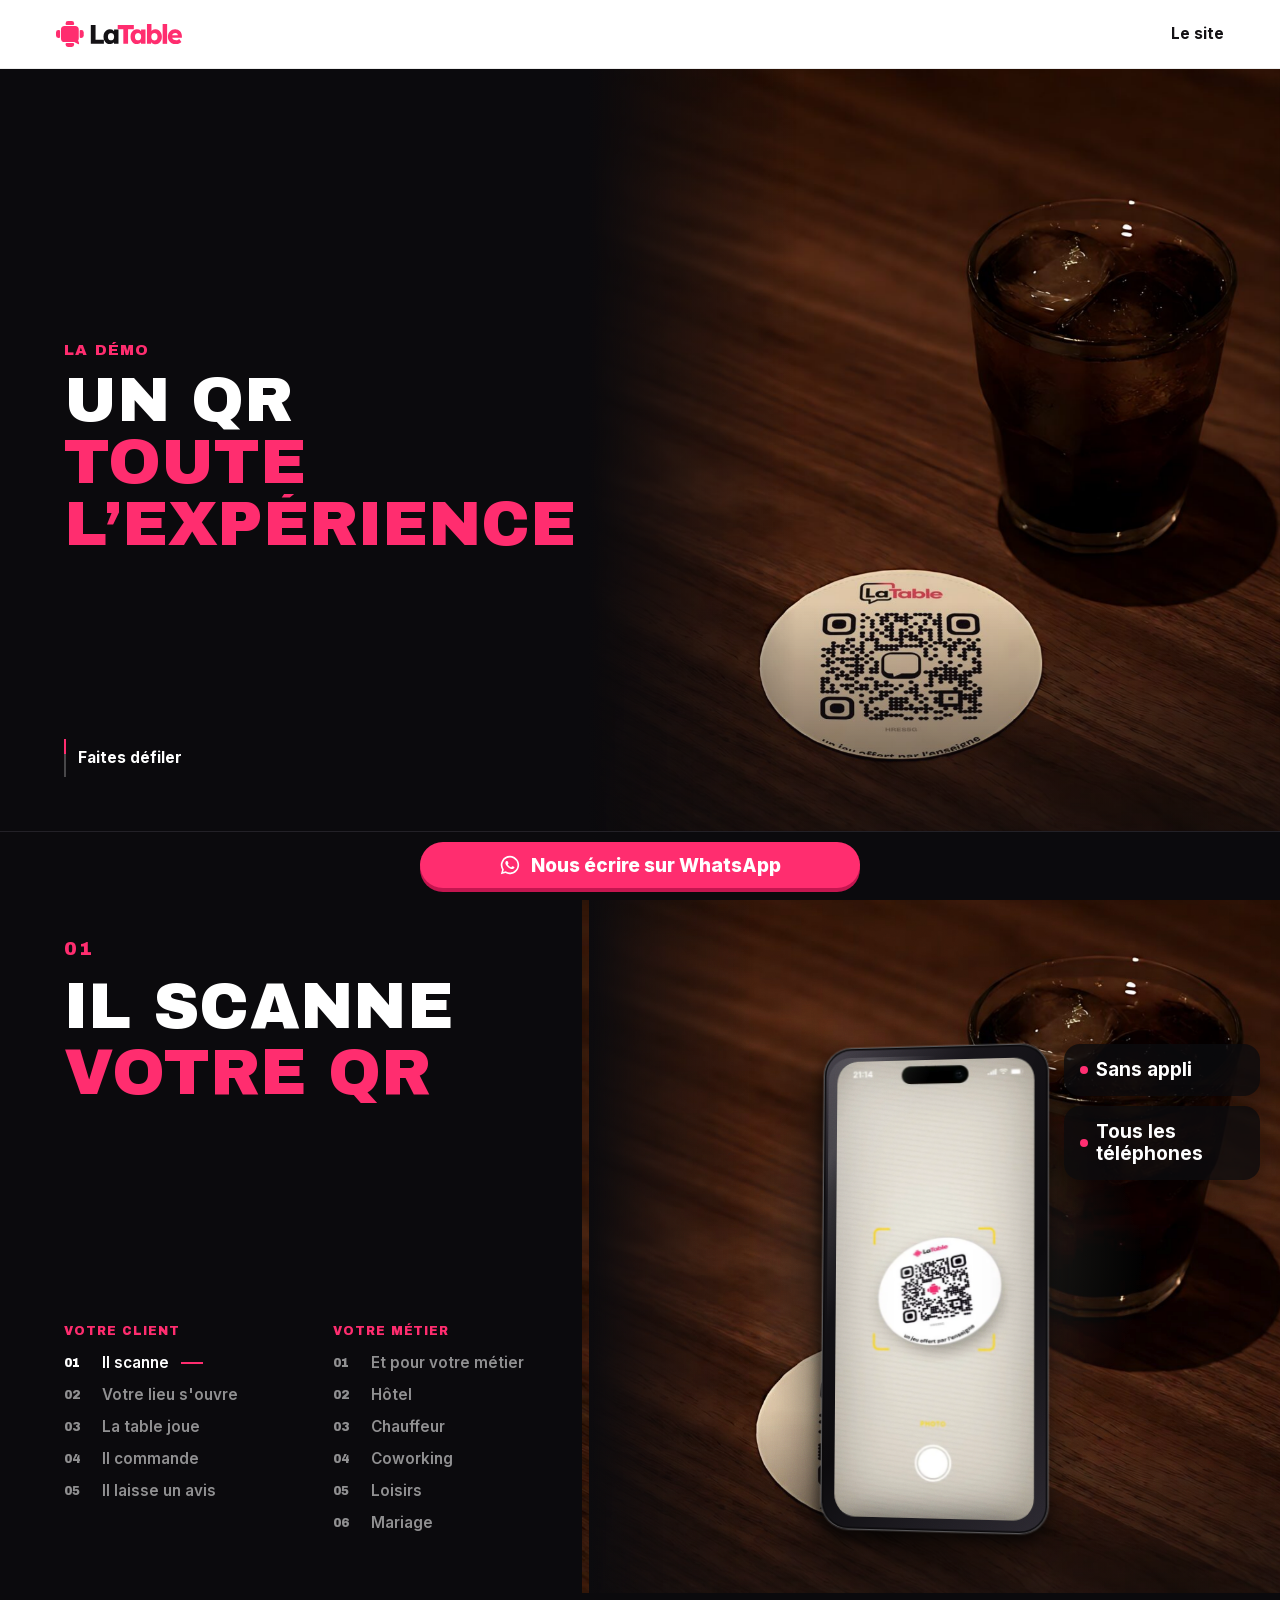
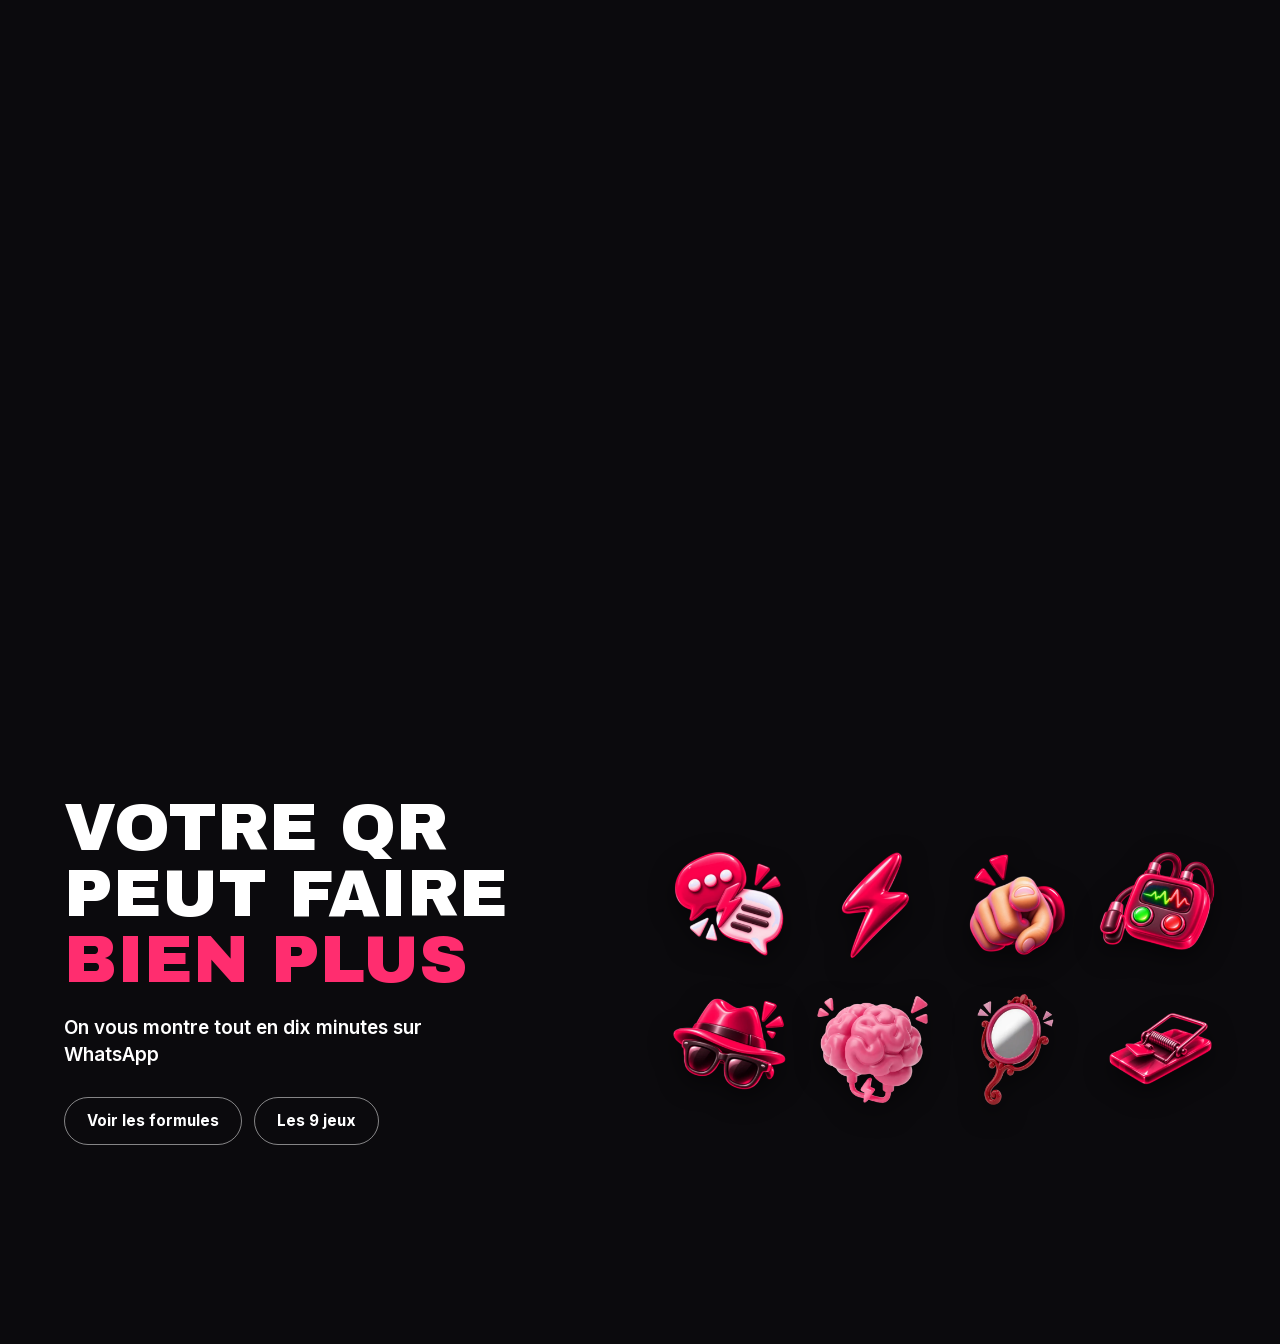
==== commit 4133b030: "encarts dans le calme, jeux rangés, ouverture épurée" ====
--- a/index.html
+++ b/index.html
@@ -94,14 +94,18 @@
 .objets img{position:absolute;width:25%;height:auto;opacity:0;filter:drop-shadow(0 10px 14px rgba(0,0,0,.55));will-change:transform,opacity}
 /* l'interface sort du téléphone · un élément vivant par étape */
 .vifs{position:relative;flex:1;min-width:0;max-width:250px;height:var(--ht)}
-.vif{position:absolute;left:0;right:0;bottom:6%;display:grid;gap:10px;opacity:0;will-change:opacity,transform}
-.verre{background:rgba(18,16,20,.7);-webkit-backdrop-filter:blur(16px) saturate(1.3);backdrop-filter:blur(16px) saturate(1.3);border:1px solid rgba(255,255,255,.16);border-radius:18px;padding:12px 13px}
+.vif{position:absolute;left:0;right:0;top:0;display:grid;gap:10px;opacity:0;will-change:opacity,transform}
+.verre{background:rgba(11,10,13,.8);-webkit-backdrop-filter:blur(18px) saturate(1.2);backdrop-filter:blur(18px) saturate(1.2);border-radius:16px;padding:12px 14px;box-shadow:0 12px 30px rgba(0,0,0,.35)}
+/* les jeux rangés dans une carte · plus rien ne flotte sur la photo */
+.grille-jeux{display:grid;grid-template-columns:repeat(2,1fr);gap:6px;margin-top:9px;align-items:center}
+.grille-jeux span{font:400 1.1875rem/1 var(--fa);color:var(--rose);text-align:center}
+.grille-jeux img{width:100%;height:auto}
 .petit{font:700 .75rem/1.15 var(--fd);letter-spacing:.05em;text-transform:uppercase;color:#e4dfe5}
 .puce{display:flex;align-items:center;gap:8px;font:700 .95rem/1.15 var(--fd)}
 .puce::before{content:"";flex:none;width:8px;height:8px;border-radius:50%;background:var(--rose)}
 .choix{display:grid;gap:8px;margin-top:9px}
-.choix b{display:flex;align-items:center;justify-content:space-between;height:44px;padding:0 11px;border-radius:13px;white-space:nowrap;font:400 .75rem/1 var(--fa);text-transform:uppercase;background:rgba(255,255,255,.1);border:1px solid rgba(255,255,255,.16)}
-.choix button{display:flex;align-items:center;justify-content:space-between;height:44px;padding:0 11px;border-radius:13px;white-space:nowrap;font:400 .75rem/1 var(--fa);text-transform:uppercase;background:rgba(18,16,20,.7);-webkit-backdrop-filter:blur(16px);backdrop-filter:blur(16px);border:1px solid rgba(255,255,255,.2);color:var(--blanc)}
+.choix b{display:flex;align-items:center;justify-content:space-between;height:44px;padding:0 12px;border-radius:13px;white-space:nowrap;font:400 .75rem/1 var(--fa);text-transform:uppercase;background:rgba(255,255,255,.1)}
+.choix button{display:flex;align-items:center;justify-content:space-between;height:44px;padding:0 12px;border-radius:13px;white-space:nowrap;font:400 .75rem/1 var(--fa);text-transform:uppercase;background:rgba(11,10,13,.8);-webkit-backdrop-filter:blur(18px);backdrop-filter:blur(18px);color:var(--blanc);box-shadow:0 10px 24px rgba(0,0,0,.3)}
 .choix button::after{content:"→";font:700 .95rem/1 var(--fd)}
 .choix button:active{background:var(--blanc);color:var(--encre)}
 .choix.seul{margin-top:0}
@@ -178,7 +182,7 @@
 @media (max-width:350px){.pied svg{display:none}.vifs{display:none}.tel-zone{justify-content:center}.halo{left:50%}.objets{left:50%;transform:translateX(-50%)}}
 @media (min-width:900px){
   /* sur ordinateur · une moitié pour le texte, une moitié pour l'image plein cadre (le film de 768 px n'y est jamais étiré) */
-  :root{--split:46vw;--gauche:max(5vw,calc(50vw - 660px));--ht:min(66svh,calc(var(--sh) - 130px),46vw,700px)}
+  :root{--split:46vw;--gauche:max(5vw,calc(50vw - 660px));--ht:min(66svh,calc(var(--sh) - 130px),38vw,700px)}
   .scene{background:var(--nuit)}
   .decor,.voile,.grain{left:var(--split);right:0;top:0;bottom:0;width:auto}
   .voile{background:linear-gradient(90deg,rgba(11,10,13,1) 0,rgba(11,10,13,.6) 8%,rgba(11,10,13,0) 24%),linear-gradient(0deg,rgba(11,10,13,.55) 0,rgba(11,10,13,0) 24%)}
@@ -186,7 +190,7 @@
   .tel-zone{left:var(--split);right:0;bottom:7svh;justify-content:center;gap:0;transform-origin:50% 100%}
   .halo{left:50%}
   .objets{left:50%;transform:translateX(-50%)}
-  .vifs{position:absolute;left:min(calc(50% + var(--ht) * .13),calc(100% - 290px));bottom:0;width:250px;max-width:none;flex:none}
+  .vifs{position:absolute;left:calc(50% + var(--ht) * .234 + 16px);bottom:0;width:min(230px,calc(50% - var(--ht) * .234 - 36px));max-width:none;flex:none}
   .petit{font-size:.95rem}.puce,.notif strong,.fiche strong,.vote div,.vote span{font-size:1.1875rem}.verre{padding:15px 16px}.choix b,.choix button{font-size:.95rem;height:48px}
   .pas{right:auto;left:var(--gauche);top:12svh;width:calc(var(--split) - var(--gauche) - 3vw)}
   .pas h2{font-size:clamp(3rem,5vw,6.4rem);margin-top:1.1rem}
@@ -225,7 +229,6 @@
 <section class="ouverture" aria-label="LaTable">
   <div class="o-img"><img src="img/s1.jpg" alt="" fetchpriority="high"></div>
   <div class="o-txt"><p class="n">La démo</p><h1><span><span>Un QR</span></span><span><span>toute</span></span><span><span>l’expérience</span></span></h1></div>
-  <div class="o-jeux" aria-hidden="true"><img src="jeux/debat.webp" alt="" style="left:70%;top:2%;--r:-8deg;animation-delay:-0.0s"><img src="jeux/quiz.webp" alt="" style="left:82%;top:24%;--r:10deg;animation-delay:-0.7s"><img src="jeux/coupable.webp" alt="" style="left:4%;top:40%;--r:-6deg;animation-delay:-1.4s"><img src="jeux/mytho.webp" alt="" style="left:74%;top:52%;--r:8deg;animation-delay:-2.1s"><img src="jeux/intrus.webp" alt="" style="left:10%;top:70%;--r:12deg;animation-delay:-2.8s"><img src="jeux/commun.webp" alt="" style="left:80%;top:76%;--r:-10deg;animation-delay:-3.5s"><img src="jeux/miroir.webp" alt="" style="left:6%;top:84%;--r:6deg;animation-delay:-4.2s"><img src="jeux/piege.webp" alt="" style="left:58%;top:14%;--r:-12deg;animation-delay:-4.9s"></div>
   <p class="o-defile"><i></i>Faites défiler</p>
 </section>
 
@@ -271,7 +274,7 @@
       <div class="vifs">
         <div class="vif" data-v="0"><div class="verre puce">Sans appli</div><div class="verre puce">Tous les téléphones</div></div>
         <div class="vif" data-v="1"><div class="verre"><p class="petit">Un seul QR</p><div class="choix"><b id="cj" data-on>Jouer</b><b id="cc">La carte</b></div></div></div>
-        <div class="vif" data-v="2"><div class="verre"><p class="petit" id="consigne">Touchez oui ou non</p><div class="vote"><div>Oui<i style="--c:#ff2d6f" id="vo"></i><span id="no">0</span></div><div>Non<i style="--c:#2f80ff" id="vn"></i><span id="nn">0</span></div></div></div></div>
+        <div class="vif" data-v="2"><div class="verre"><p class="petit">Les jeux</p><div class="grille-jeux"><img src="jeux/debat.webp" alt="" loading="lazy"><img src="jeux/quiz.webp" alt="" loading="lazy"><img src="jeux/coupable.webp" alt="" loading="lazy"><span>+6</span></div></div><div class="verre"><p class="petit" id="consigne">Touchez oui ou non</p><div class="vote"><div>Oui<i style="--c:#ff2d6f" id="vo"></i><span id="no">0</span></div><div>Non<i style="--c:#2f80ff" id="vn"></i><span id="nn">0</span></div></div></div></div>
         <div class="vif" data-v="3"><div class="verre notif"><div class="ico"><svg id="cloche" viewBox="0 0 24 24"><path d="M12 22a2.5 2.5 0 0 0 2.4-2H9.6A2.5 2.5 0 0 0 12 22zm7-6v-5a7 7 0 0 0-5.5-6.8V3.5a1.5 1.5 0 0 0-3 0v.7A7 7 0 0 0 5 11v5l-2 2v1h18v-1l-2-2z"/></svg></div><div><p class="petit">Au comptoir</p><strong>Commande n°&nbsp;55</strong></div></div></div>
         <div class="vif" data-v="4"><div class="verre"><div class="avis-g"><svg viewBox="0 0 48 48" role="img" aria-label="Google"><path fill="#EA4335" d="M24 9.5c3.54 0 6.71 1.22 9.21 3.6l6.85-6.85C35.9 2.38 30.47 0 24 0 14.62 0 6.51 5.38 2.56 13.22l7.98 6.19C12.43 13.72 17.74 9.5 24 9.5z"/><path fill="#4285F4" d="M46.98 24.55c0-1.57-.15-3.09-.38-4.55H24v9.02h12.94c-.58 2.96-2.26 5.48-4.78 7.18l7.73 6c4.51-4.18 7.09-10.36 7.09-17.65z"/><path fill="#FBBC05" d="M10.53 28.59c-.48-1.45-.76-2.99-.76-4.59s.27-3.14.76-4.59l-7.98-6.19C.92 16.46 0 20.12 0 24c0 3.88.92 7.54 2.56 10.78l7.97-6.19z"/><path fill="#34A853" d="M24 48c6.48 0 11.93-2.13 15.89-5.81l-7.73-6c-2.15 1.45-4.92 2.3-8.16 2.3-6.26 0-11.57-4.22-13.47-9.91l-7.98 6.19C6.51 42.62 14.62 48 24 48z"/></svg><b id="note">0,0</b></div><div class="etoiles" id="etoiles"></div></div></div>
         <div class="vif" data-v="5"><div class="choix seul" id="metiers"><button type="button" tabindex="-1">Hôtel</button><button type="button" tabindex="-1">Chauffeur</button><button type="button" tabindex="-1">Coworking</button><button type="button" tabindex="-1">Loisirs</button><button type="button" tabindex="-1">Mariage</button></div></div>
@@ -406,21 +409,14 @@
   });
   // la caméra · d'une étape à l'autre le téléphone avance, recule ou se décale, et le décor glisse
   // [échelle du téléphone, décalage en % de la largeur, glissement du décor en %]
-  var CAM = [[1,0,0],[.9,6,-1.2],[1.05,-3,1.2],[.92,5,-1],[1,0,1],[.86,9,0],[1.05,-3,1.2],[.92,6,-1.2],[1.02,-2,1],[.9,6,-1],[1.04,0,1.2]];
+  var CAM = [[1,0,0],[.9,6,-1.2],[1.05,-3,1.2],[.92,-4,-1],[1,0,1],[.86,9,0],[1.05,-3,1.2],[.92,6,-1.2],[1.02,-2,1],[.9,6,-1],[1.04,0,1.2]];
   var telZone = document.querySelector(".tel-zone");
   // une page métier du site peut ouvrir la démo sur son chapitre · /pro/demo/#hotel
   var ANCRE = { metiers: 5, hotel: 6, chauffeur: 7, coworking: 8, loisirs: 9, mariage: 10 };
   var ancre = ANCRE[location.hash.slice(1)];
   if (ancre !== undefined) addEventListener("load", function(){ mesurer(); scrollTo(0, debut + ((ancre + .25) / N) * max); });
   // les jeux qui sortent du téléphone · [jeu, x, y, rotation] en % de la boîte du téléphone
-  var OBJETS = {
-    2: [["debat",104,2,-8],["quiz",130,4,10],["coupable",108,10,-6],["mytho",130,16,8],["intrus",104,27,-10],["commun",130,33,12],["miroir",108,44,-6],["piege",130,49,6]],
-    6: [["debat",108,2,-8],["quiz",130,14,10]],
-    7: [["mytho",108,2,8],["quiz",130,14,-8]],
-    8: [["commun",108,2,-6],["intrus",130,14,10],["miroir",116,26,-4]],
-    9: [["piege",108,2,6],["coupable",130,14,-8],["intrus",116,26,8]],
-    10: [["miroir",108,2,-6],["commun",130,14,8],["debat",116,26,-8]]
-  };
+  var OBJETS = {};   // les jeux vivent dans la carte de l'étape 03 · rien ne flotte sur les photos
   var boiteObj = $("objets"), objets = {};
   Object.keys(OBJETS).forEach(function(k){ objets[k] = OBJETS[k].map(function(o){
     var im = document.createElement("img"); im.src = "jeux/" + o[0] + ".webp"; im.alt = ""; im.loading = "lazy"; im.decoding = "async";
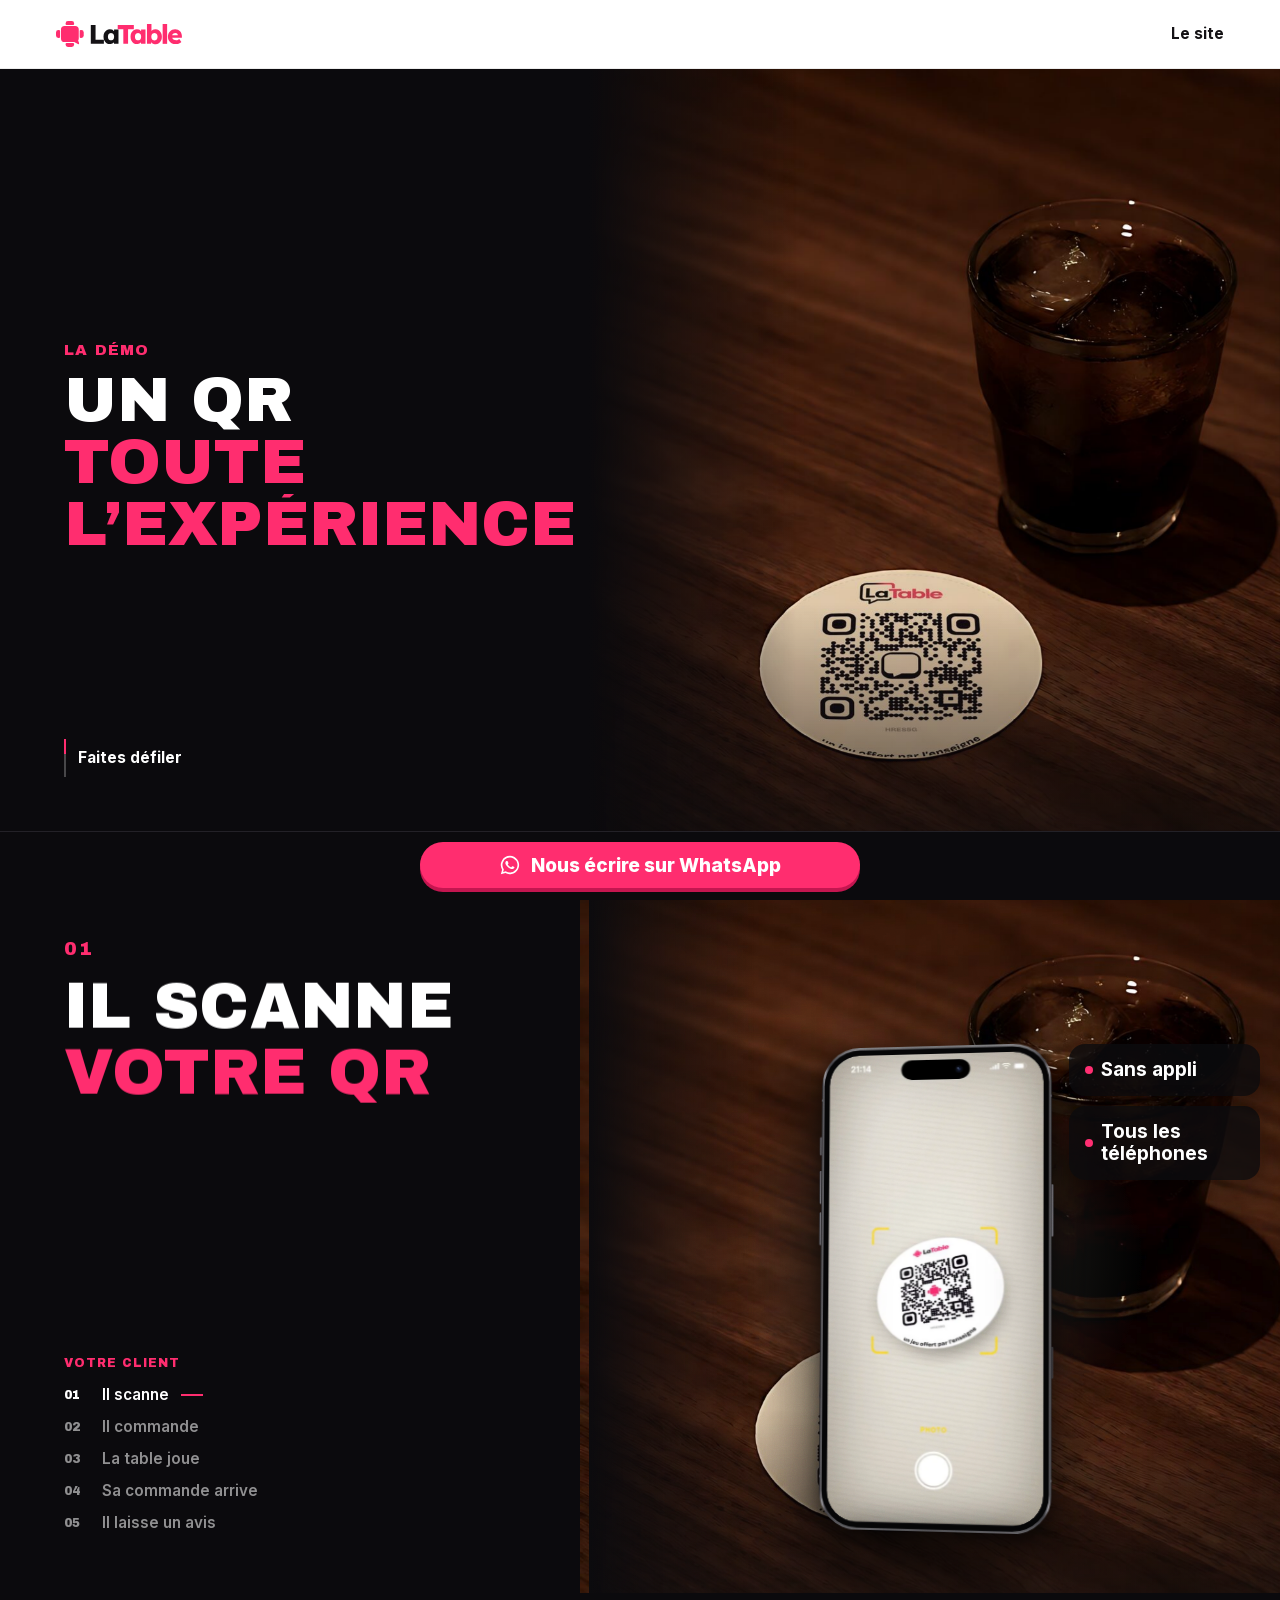
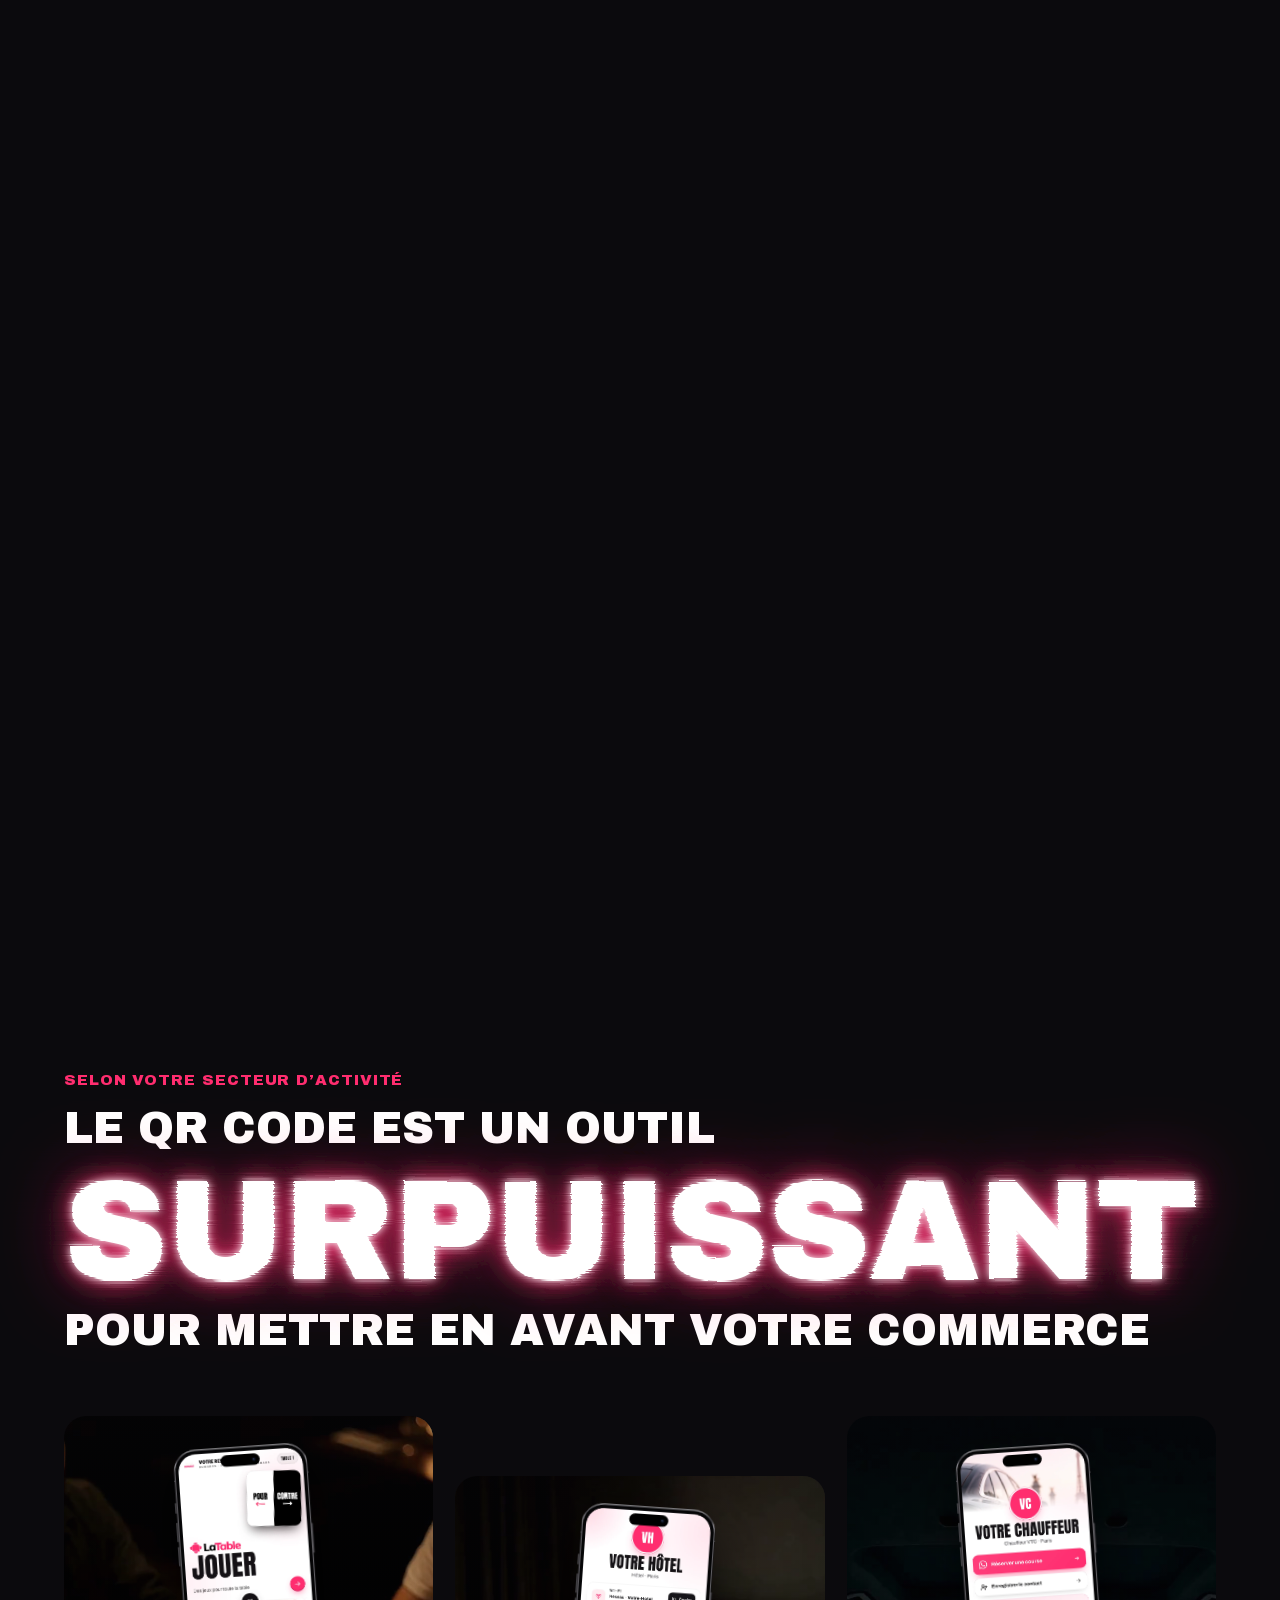
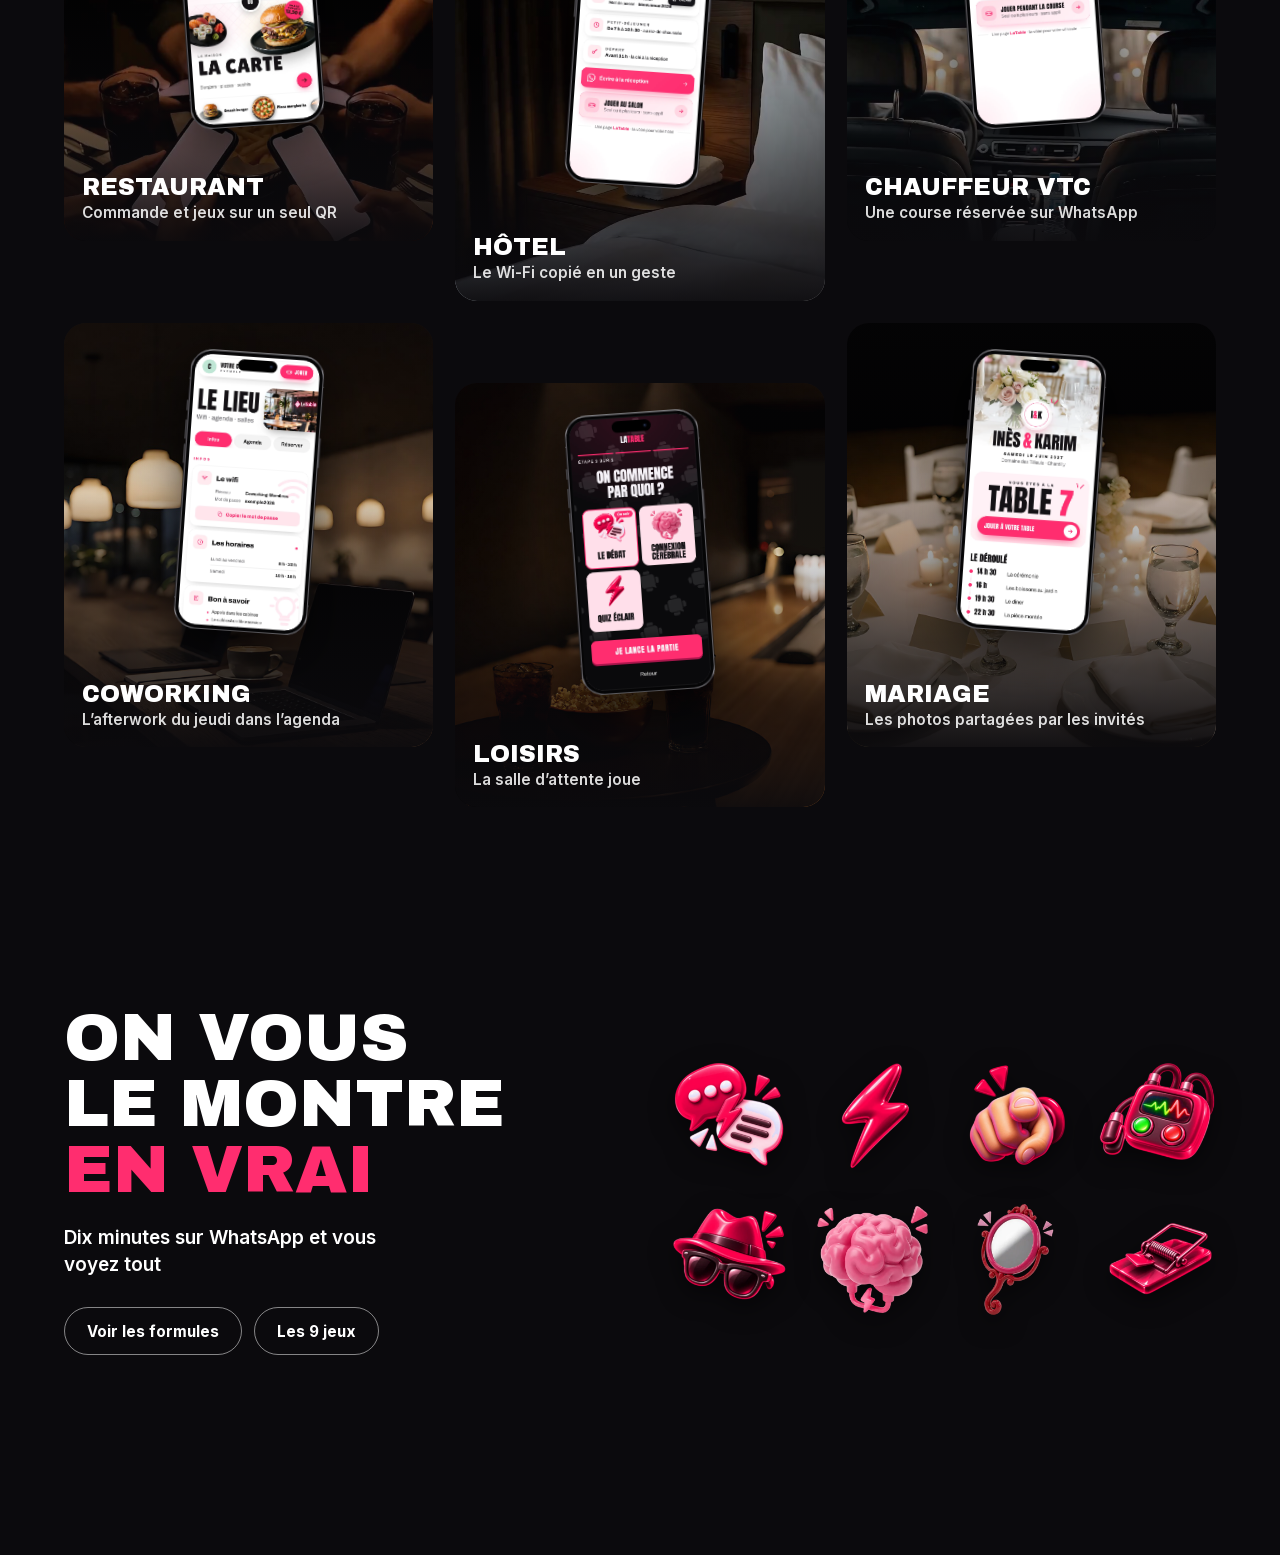
==== commit 7108f5f0: "vrai iPhone, histoire dans l'ordre, scene des secteurs" ====
--- a/index.html
+++ b/index.html
@@ -1,10 +1,10 @@
 <!doctype html>
 <html lang="fr">
 <head>
+<meta name="robots" content="noindex">
 <meta charset="utf-8">
 <meta name="viewport" content="width=device-width, initial-scale=1, viewport-fit=cover">
 <meta name="theme-color" content="#ffffff">
-<meta name="robots" content="noindex,nofollow">
 <title>La démo LaTable</title>
 <link rel="preload" href="archivo-black-latin.woff2" as="font" type="font/woff2" crossorigin>
 <link rel="preload" href="inter-latin.woff2" as="font" type="font/woff2" crossorigin>
@@ -40,7 +40,7 @@
 .pied a:active{transform:translateY(3px);box-shadow:0 1px 0 #c41650}
 .pied svg{width:22px;height:22px;fill:currentColor}
 
-.piste{position:relative;height:1584svh}
+.piste{position:relative;height:720svh}
 .scene{position:sticky;top:var(--tete);height:var(--sh);overflow:hidden;isolation:isolate;background:#000}
 
 /* le décor */
@@ -72,10 +72,11 @@
 /* le téléphone · un objet · il garde sa place, il tourne à peine, son écran se pousse comme une vraie navigation */
 .tel-zone{position:absolute;z-index:3;left:var(--bord);right:var(--bord);bottom:clamp(54px,8.6svh,70px);display:flex;align-items:flex-end;gap:clamp(10px,3.4vw,22px);pointer-events:none;perspective:1100px;transform-origin:20% 100%}
 .halo{position:absolute;left:22%;bottom:-6%;width:min(120vw,600px);aspect-ratio:1;transform:translateX(-50%);border-radius:50%;background:radial-gradient(closest-side,rgba(var(--lueur),.18),rgba(var(--lueur),0) 70%);mix-blend-mode:screen}
-.tel{position:relative;flex:none;height:var(--ht);aspect-ratio:474/1012;border-radius:12.4% / 5.8%;padding:2%;will-change:transform;
-  background:linear-gradient(135deg,#4a464f 0,#17151a 22%,#0b0a0d 60%,#2d2a32 100%);
-  box-shadow:0 0 0 1px rgba(255,255,255,.1),inset 0 0 0 1px rgba(255,255,255,.3),inset 0 0 0 2.5px #0a090b,-10px 26px 50px rgba(0,0,0,.6),-3px 8px 14px rgba(0,0,0,.55)}
-.tel-ecran{position:relative;width:100%;height:100%;border-radius:10.4% / 4.9%;overflow:hidden;background:#0c0b0e}
+.tel{position:relative;flex:none;height:var(--ht);aspect-ratio:440/902;will-change:transform;filter:drop-shadow(-10px 26px 34px rgba(0,0,0,.6)) drop-shadow(-2px 6px 8px rgba(0,0,0,.5))}
+/* un vrai iPhone 16 Pro · titane, bord noir, Dynamic Island · l'écran est posé dessous et la coque le recouvre */
+.coque{position:absolute;inset:0;width:100%;height:100%;z-index:4;pointer-events:none}
+.tel-ecran,.reflet{position:absolute;left:4.318%;top:1.663%;width:91.364%;height:96.674%;border-radius:13.93% / 6.42%;overflow:hidden}
+.tel-ecran{background:#0c0b0e}
 .tel-ecran .e{position:absolute;inset:0;width:100%;height:100%;object-fit:cover;object-position:50% 0;transform:translateY(101%);will-change:transform}
 .tel-ecran .e[data-e="0"]{transform:none}
 .ombre{position:absolute;inset:0;background:#0b0a0d;opacity:0}
@@ -86,11 +87,11 @@
 .zone-v:active{background:rgba(255,255,255,.28)}
 .zone-v[data-pris]{box-shadow:inset 0 0 0 3px #fff}
 .zones{position:absolute;inset:0;z-index:2;pointer-events:none}
-.reflet{position:absolute;inset:2%;border-radius:10.4% / 4.9%;pointer-events:none;overflow:hidden}
+.reflet{pointer-events:none;z-index:3}
 .reflet::before{content:"";position:absolute;inset:-20% -60%;background:linear-gradient(112deg,rgba(255,255,255,0) 40%,rgba(255,255,255,.16) 49%,rgba(255,255,255,0) 58%);transform:translateX(var(--rx,-40%))}
 
 /* les jeux en objets autour du téléphone · les vrais visuels de la vitrine · ils arrivent un par un au défilement */
-.objets{position:absolute;left:0;bottom:0;height:var(--ht);aspect-ratio:474/1012;pointer-events:none;z-index:2}
+.objets{position:absolute;left:0;bottom:0;height:var(--ht);aspect-ratio:440/902;pointer-events:none;z-index:2}
 .objets img{position:absolute;width:25%;height:auto;opacity:0;filter:drop-shadow(0 10px 14px rgba(0,0,0,.55));will-change:transform,opacity}
 /* l'interface sort du téléphone · un élément vivant par étape */
 .vifs{position:relative;flex:1;min-width:0;max-width:250px;height:var(--ht)}
@@ -178,6 +179,42 @@
 .suite .liens{display:flex;flex-wrap:wrap;gap:12px;margin-top:.4rem}
 .suite .liens a{display:inline-flex;align-items:center;height:48px;padding:0 22px;border-radius:99px;border:1.5px solid rgba(255,255,255,.5);color:var(--blanc);font:700 .95rem/1 var(--fd);text-decoration:none}
 
+/* la scène des secteurs · plusieurs téléphones côte à côte · un mot qui grésille */
+.secteurs{position:relative;z-index:2;background:var(--nuit);padding:16svh 0 8svh;overflow:hidden}
+.sec-tete{padding:0 var(--bord);margin-bottom:7svh}
+.sec-sur{font:400 .95rem/1 var(--fa);letter-spacing:.06em;text-transform:uppercase;color:var(--rose)}
+.secteurs h2{margin-top:1.1rem;font:400 clamp(1.1rem,5vw,3.4rem)/1.04 var(--fa);text-transform:uppercase}
+.sec-l{display:block}
+.foudre{position:relative;display:block;margin:.12em 0 .08em;font-size:clamp(2.9rem,14.6vw,10.5rem);line-height:.9;letter-spacing:-.01em}
+.foudre-mot{position:relative;z-index:1;display:inline-block;color:#fff;filter:url(#grille);text-shadow:0 0 .06em #fff,0 0 .18em rgba(255,45,111,.95),0 0 .5em rgba(255,45,111,.55)}
+.foudre[data-flash] .foudre-mot{color:#fff3f7;text-shadow:0 0 .08em #fff,0 0 .3em #ff2d6f,0 0 .9em rgba(255,45,111,.8)}
+.foudre canvas{position:absolute;z-index:2;left:-4%;top:-30%;width:108%;height:160%;pointer-events:none;mix-blend-mode:screen}
+.sec-rail{display:flex;gap:14px;overflow-x:auto;scroll-snap-type:x mandatory;padding:0 var(--bord) 6px;scrollbar-width:none}
+.sec-rail::-webkit-scrollbar{display:none}
+.secteur{position:relative;flex:none;width:min(74vw,330px);aspect-ratio:3/4.4;border-radius:22px;overflow:hidden;scroll-snap-align:center;color:var(--blanc);text-decoration:none;background:#151317;isolation:isolate;
+  opacity:0;transform:translateY(40px);transition:opacity .8s cubic-bezier(.16,1,.3,1),transform .8s cubic-bezier(.16,1,.3,1);transition-delay:calc(var(--k) * 70ms)}
+.secteurs[data-vu] .secteur{opacity:1;transform:none}
+.sec-fond{position:absolute;inset:0;width:100%;height:100%;object-fit:cover;z-index:-2;transform:scale(1.04)}
+.secteur::after{content:"";position:absolute;inset:0;z-index:-1;background:linear-gradient(0deg,rgba(11,10,13,.95) 0,rgba(11,10,13,.55) 32%,rgba(11,10,13,.15) 60%,rgba(11,10,13,.35) 100%)}
+.mini{position:absolute;left:50%;top:7%;height:66%;aspect-ratio:440/902;transform:translateX(-50%) rotate(-4deg);filter:drop-shadow(0 18px 24px rgba(0,0,0,.65))}
+.secteur:nth-child(even) .mini{transform:translateX(-50%) rotate(4deg)}
+.mini-ecran{position:absolute;left:4.318%;top:1.663%;width:91.364%;height:96.674%;border-radius:13.93% / 6.42%;overflow:hidden;background:#0c0b0e}
+.mini-ecran img{width:100%;height:100%;object-fit:cover;object-position:50% 0}
+.sec-txt{position:absolute;left:18px;right:18px;bottom:18px;display:grid;gap:4px}
+.sec-txt b{font:400 1.5rem/1 var(--fa);text-transform:uppercase}
+.sec-txt span{font:600 .95rem/1.3 var(--fd);color:rgba(255,255,255,.86)}
+@media (min-width:900px){
+  .secteurs{padding:18svh 0 10svh}
+  .sec-tete{padding:0 var(--gauche)}
+  .secteurs h2{font-size:clamp(2rem,3.4vw,3.6rem)}
+  .sec-rail{display:grid;grid-template-columns:repeat(3,1fr);gap:22px;padding:0 var(--gauche);overflow:visible}
+  .secteur{width:auto;aspect-ratio:4/4.6}
+  .secteur:nth-child(3n+2){margin-top:60px}
+  .secteur:hover .mini{transform:translateX(-50%) rotate(0) translateY(-6px);transition:transform .5s cubic-bezier(.16,1,.3,1)}
+  .secteur:hover .sec-fond{transform:scale(1.08);transition:transform 1.2s cubic-bezier(.16,1,.3,1)}
+}
+@media (prefers-reduced-motion:reduce){.secteur{opacity:1;transform:none;transition:none}.foudre-mot{filter:none}}
+
 @media (min-width:600px) and (max-width:899px){:root{--ht:min(60svh,calc(var(--sh) - 320px))}.pas h2{font-size:4.2rem}.pas.m h2{font-size:3.4rem}.pas p{font-size:1.5rem}.vifs{max-width:320px}}
 @media (max-width:350px){.pied svg{display:none}.vifs{display:none}.tel-zone{justify-content:center}.halo{left:50%}.objets{left:50%;transform:translateX(-50%)}}
 @media (min-width:900px){
@@ -190,14 +227,14 @@
   .tel-zone{left:var(--split);right:0;bottom:7svh;justify-content:center;gap:0;transform-origin:50% 100%}
   .halo{left:50%}
   .objets{left:50%;transform:translateX(-50%)}
-  .vifs{position:absolute;left:calc(50% + var(--ht) * .234 + 16px);bottom:0;width:min(230px,calc(50% - var(--ht) * .234 - 36px));max-width:none;flex:none}
+  .vifs{position:absolute;left:calc(50% + var(--ht) * .244 + 16px);bottom:0;width:min(230px,calc(50% - var(--ht) * .244 - 36px));max-width:none;flex:none}
   .petit{font-size:.95rem}.puce,.notif strong,.fiche strong,.vote div,.vote span{font-size:1.1875rem}.verre{padding:15px 16px}.choix b,.choix button{font-size:.95rem;height:48px}
   .pas{right:auto;left:var(--gauche);top:12svh;width:calc(var(--split) - var(--gauche) - 3vw)}
   .pas h2{font-size:clamp(3rem,5vw,6.4rem);margin-top:1.1rem}
   .pas.m h2{font-size:clamp(2.4rem,4.1vw,5rem)}
   .pas .n{font-size:1.1875rem}
   .rail{display:none}
-  .sommaire{display:grid;grid-template-columns:1fr 1fr;gap:0 4vw;position:absolute;z-index:6;left:var(--gauche);bottom:6svh;width:calc(var(--split) - var(--gauche) - 3vw)}
+  .sommaire{display:grid;grid-template-columns:1fr;gap:0 4vw;position:absolute;z-index:6;left:var(--gauche);bottom:6svh;width:calc(var(--split) - var(--gauche) - 3vw)}
   .sommaire h3{font:400 .75rem/1 var(--fa);letter-spacing:.08em;text-transform:uppercase;color:var(--rose);margin-bottom:10px}
   .sommaire button{display:flex;align-items:center;gap:12px;width:100%;min-height:32px;text-align:left;font:600 .95rem/1.2 var(--fd);color:rgba(255,255,255,.55);transition:color .3s}
   .sommaire button b{font:400 .75rem/1 var(--fa);width:2.2em;color:inherit}
@@ -223,6 +260,30 @@
 </style>
 </head>
 <body>
+<svg width="0" height="0" style="position:absolute" aria-hidden="true">
+  <defs>
+    <linearGradient id="ti" x1="0" x2="1"><stop offset="0" stop-color="#151416"/><stop offset=".012" stop-color="#9a989e"/><stop offset=".03" stop-color="#46454a"/><stop offset=".5" stop-color="#2b2a2e"/><stop offset=".97" stop-color="#46454a"/><stop offset=".988" stop-color="#9a989e"/><stop offset="1" stop-color="#151416"/></linearGradient>
+    <linearGradient id="ti-h" x1="0" x2="0" y2="1"><stop offset="0" stop-color="#fff" stop-opacity=".35"/><stop offset=".03" stop-color="#fff" stop-opacity="0"/><stop offset=".97" stop-color="#fff" stop-opacity="0"/><stop offset="1" stop-color="#fff" stop-opacity=".18"/></linearGradient>
+    <linearGradient id="bt" x1="0" x2="1"><stop offset="0" stop-color="#232226"/><stop offset=".5" stop-color="#8a888e"/><stop offset="1" stop-color="#232226"/></linearGradient>
+    <filter id="grille" x="-5%" y="-20%" width="110%" height="140%"><feTurbulence id="grille-bruit" type="fractalNoise" baseFrequency=".012 .9" numOctaves="1" seed="2"/><feDisplacementMap in="SourceGraphic" scale="5"/></filter>
+    <radialGradient id="lentille"><stop offset="0" stop-color="#2a3a5c"/><stop offset=".45" stop-color="#0c1120"/><stop offset="1" stop-color="#030406"/></radialGradient>
+  </defs>
+  <symbol id="iphone" viewBox="0 0 440 902">
+    <rect x=".5" y="168" width="6" height="34" rx="2" fill="url(#bt)"/>
+    <rect x=".5" y="232" width="6" height="62" rx="2" fill="url(#bt)"/>
+    <rect x=".5" y="310" width="6" height="62" rx="2" fill="url(#bt)"/>
+    <rect x="433.5" y="262" width="6" height="96" rx="2" fill="url(#bt)"/>
+    <rect x="434.5" y="560" width="4" height="58" rx="1.5" fill="#3d3c41"/>
+    <path fill="url(#ti)" fill-rule="evenodd" d="M76 0H364A72 72 0 0 1 436 72V830A72 72 0 0 1 364 902H76A72 72 0 0 1 4 830V72A72 72 0 0 1 76 0ZM75 15H365A56 56 0 0 1 421 71V831A56 56 0 0 1 365 887H75A56 56 0 0 1 19 831V71A56 56 0 0 1 75 15Z"/>
+    <path fill="url(#ti-h)" fill-rule="evenodd" d="M76 0H364A72 72 0 0 1 436 72V830A72 72 0 0 1 364 902H76A72 72 0 0 1 4 830V72A72 72 0 0 1 76 0ZM75 15H365A56 56 0 0 1 421 71V831A56 56 0 0 1 365 887H75A56 56 0 0 1 19 831V71A56 56 0 0 1 75 15Z"/>
+    <path fill="#050506" fill-rule="evenodd" d="M76.0 4.5H364.0A67.5 67.5 0 0 1 431.5 72.0V830.0A67.5 67.5 0 0 1 364.0 897.5H76.0A67.5 67.5 0 0 1 8.5 830.0V72.0A67.5 67.5 0 0 1 76.0 4.5ZM75 15H365A56 56 0 0 1 421 71V831A56 56 0 0 1 365 887H75A56 56 0 0 1 19 831V71A56 56 0 0 1 75 15Z"/>
+    <path fill="none" stroke="#fff" stroke-opacity=".08" stroke-width="1" d="M76.0 4.5H364.0A67.5 67.5 0 0 1 431.5 72.0V830.0A67.5 67.5 0 0 1 364.0 897.5H76.0A67.5 67.5 0 0 1 8.5 830.0V72.0A67.5 67.5 0 0 1 76.0 4.5Z"/>
+    <rect x="4" y="96" width="2.5" height="4" fill="#5c5b60"/><rect x="433.5" y="96" width="2.5" height="4" fill="#5c5b60"/>
+    <rect x="4" y="802" width="2.5" height="4" fill="#5c5b60"/><rect x="433.5" y="802" width="2.5" height="4" fill="#5c5b60"/>
+    <rect x="157" y="26" width="126" height="37" rx="18.5" fill="#000"/>
+    <circle cx="264" cy="44.5" r="7.5" fill="url(#lentille)"/><circle cx="262" cy="42.5" r="1.6" fill="#7d8fb8" opacity=".5"/>
+  </symbol>
+</svg>
 <header class="tete"><span class="logo" id="logo" role="img" aria-label="LaTable"></span><a href="https://www.latable.pro/">Le site</a></header>
 <nav class="pied"><a href="https://wa.me/33749581271"><svg viewBox="0 0 24 24" aria-hidden="true"><path d="M12 2a10 10 0 0 0-8.6 15.1L2 22l5-1.3A10 10 0 1 0 12 2zm0 18.2a8.2 8.2 0 0 1-4.2-1.1l-.3-.2-3 .8.8-2.9-.2-.3A8.2 8.2 0 1 1 12 20.2z"/><path d="M16.6 14.1c-.3-.1-1.500-.7-1.700-.8-.2-.1-.4-.1-.6.1l-.8 1c-.1.2-.3.2-.5.1-1.400-.7-2.500-1.600-3.300-2.900-.2-.4.2-.4.6-1.200.1-.2 0-.3 0-.5l-.8-1.800c-.2-.5-.4-.4-.6-.4h-.5c-.2 0-.5.1-.7.3-.9.9-1 2.100-.3 3.500 1.100 2 2.600 3.400 4.600 4.300 2.100.9 2.600.7 3.600.3.600-.3 1.100-.9 1.200-1.400.1-.3.1-.5-.2-.6z"/></svg>Nous écrire sur WhatsApp</a></nav>
 
@@ -239,11 +300,6 @@
       <img data-d="1" src="img/fin1.jpg" alt="Des amis autour de la table leur téléphone à la main" loading="lazy">
       <img data-d="2" src="img/fin2.jpg" alt="Le comptoir du restaurant avec un plateau et un écran" loading="lazy">
       <img data-d="3" src="img/fin3.jpg" alt="La table après le repas dans une lumière chaude" loading="lazy">
-      <img data-d="4" src="img/m1.jpg" alt="Une chambre d'hôtel la nuit avec sa lampe de chevet" loading="lazy">
-      <img data-d="5" src="img/m2.jpg" alt="L'intérieur d'une berline vu de la banquette arrière" loading="lazy">
-      <img data-d="6" src="img/m3.jpg" alt="La grande table d'un coworking avec des ordinateurs fermés" loading="lazy">
-      <img data-d="7" src="img/m4.jpg" alt="Une table basse devant les pistes d'un bowling" loading="lazy">
-      <img data-d="8" src="img/m5.jpg" alt="Une table de mariage dressée avec des bougies" loading="lazy">
     </div>
     <div class="voile"></div>
 
@@ -255,64 +311,59 @@
           <img class="e" data-e="1" src="ecrans/ecran-choix.webp" alt="">
           <img class="e" data-e="2" src="ecrans/ecran-jeu-debat.webp" alt="">
           <img class="e" data-e="3" src="ecrans/ecran-paye.webp" alt="">
-          <img class="e" data-e="4" src="ecrans/ecran-hotel-choix.webp" alt="" loading="lazy">
-          <img class="e" data-e="5" src="ecrans/ecran-hotel-infos.webp" alt="" loading="lazy">
-          <img class="e" data-e="6" src="ecrans/ecran-chauffeur-choix.webp" alt="" loading="lazy">
-          <img class="e" data-e="7" src="ecrans/ecran-chauffeur-contact.webp" alt="" loading="lazy">
-          <img class="e" data-e="8" src="ecrans/ecran-coworking-choix.webp" alt="" loading="lazy">
-          <img class="e" data-e="9" src="ecrans/ecran-coworking-infos.webp" alt="" loading="lazy">
-          <img class="e" data-e="10" src="ecrans/ecran-jeu-menu.webp" alt="" loading="lazy">
-          <img class="e" data-e="11" src="ecrans/ecran-mariage-choix.webp" alt="" loading="lazy">
-          <img class="e" data-e="12" src="ecrans/ecran-mariage-infos.webp" alt="" loading="lazy">
           <div class="zones" id="zones"><button type="button" class="zone-v" data-c="o" aria-label="Voter oui" tabindex="-1"></button><button type="button" class="zone-v" data-c="n" aria-label="Voter non" tabindex="-1"></button></div>
           <div class="ombre" id="ombre"></div>
           <div class="feuille" id="feuille"><img src="ecrans/carte-avis.webp" alt=""></div>
         </div>
         <div class="reflet" id="reflet"></div>
+        <svg class="coque" aria-hidden="true"><use href="#iphone"/></svg>
       </div>
       <div class="objets" id="objets" aria-hidden="true"></div>
       <div class="vifs">
         <div class="vif" data-v="0"><div class="verre puce">Sans appli</div><div class="verre puce">Tous les téléphones</div></div>
-        <div class="vif" data-v="1"><div class="verre"><p class="petit">Un seul QR</p><div class="choix"><b id="cj" data-on>Jouer</b><b id="cc">La carte</b></div></div></div>
+        <div class="vif" data-v="1"><div class="verre"><p class="petit">Un seul QR</p><div class="choix"><b id="cj">Jouer</b><b id="cc" data-on>La carte</b></div></div></div>
         <div class="vif" data-v="2"><div class="verre"><p class="petit">Les jeux</p><div class="grille-jeux"><img src="jeux/debat.webp" alt="" loading="lazy"><img src="jeux/quiz.webp" alt="" loading="lazy"><img src="jeux/coupable.webp" alt="" loading="lazy"><span>+6</span></div></div><div class="verre"><p class="petit" id="consigne">Touchez oui ou non</p><div class="vote"><div>Oui<i style="--c:#ff2d6f" id="vo"></i><span id="no">0</span></div><div>Non<i style="--c:#2f80ff" id="vn"></i><span id="nn">0</span></div></div></div></div>
-        <div class="vif" data-v="3"><div class="verre notif"><div class="ico"><svg id="cloche" viewBox="0 0 24 24"><path d="M12 22a2.5 2.5 0 0 0 2.4-2H9.6A2.5 2.5 0 0 0 12 22zm7-6v-5a7 7 0 0 0-5.5-6.8V3.5a1.5 1.5 0 0 0-3 0v.7A7 7 0 0 0 5 11v5l-2 2v1h18v-1l-2-2z"/></svg></div><div><p class="petit">Au comptoir</p><strong>Commande n°&nbsp;55</strong></div></div></div>
+        <div class="vif" data-v="3"><div class="verre notif"><div class="ico"><svg id="cloche" viewBox="0 0 24 24"><path d="M12 22a2.5 2.5 0 0 0 2.4-2H9.6A2.5 2.5 0 0 0 12 22zm7-6v-5a7 7 0 0 0-5.5-6.8V3.5a1.5 1.5 0 0 0-3 0v.7A7 7 0 0 0 5 11v5l-2 2v1h18v-1l-2-2z"/></svg></div><div><p class="petit">C’est prêt</p><strong>Commande n°&nbsp;55</strong></div></div></div>
         <div class="vif" data-v="4"><div class="verre"><div class="avis-g"><svg viewBox="0 0 48 48" role="img" aria-label="Google"><path fill="#EA4335" d="M24 9.5c3.54 0 6.71 1.22 9.21 3.6l6.85-6.85C35.9 2.38 30.47 0 24 0 14.62 0 6.51 5.38 2.56 13.22l7.98 6.19C12.43 13.72 17.74 9.5 24 9.5z"/><path fill="#4285F4" d="M46.98 24.55c0-1.57-.15-3.09-.38-4.55H24v9.02h12.94c-.58 2.96-2.26 5.48-4.78 7.18l7.73 6c4.51-4.18 7.09-10.36 7.09-17.65z"/><path fill="#FBBC05" d="M10.53 28.59c-.48-1.45-.76-2.99-.76-4.59s.27-3.14.76-4.59l-7.98-6.19C.92 16.46 0 20.12 0 24c0 3.88.92 7.54 2.56 10.78l7.97-6.19z"/><path fill="#34A853" d="M24 48c6.48 0 11.93-2.13 15.89-5.81l-7.73-6c-2.15 1.45-4.92 2.3-8.16 2.3-6.26 0-11.57-4.22-13.47-9.91l-7.98 6.19C6.51 42.62 14.62 48 24 48z"/></svg><b id="note">0,0</b></div><div class="etoiles" id="etoiles"></div></div></div>
-        <div class="vif" data-v="5"><div class="choix seul" id="metiers"><button type="button" tabindex="-1">Hôtel</button><button type="button" tabindex="-1">Chauffeur</button><button type="button" tabindex="-1">Coworking</button><button type="button" tabindex="-1">Loisirs</button><button type="button" tabindex="-1">Mariage</button></div></div>
-        <div class="vif" data-v="6"><div class="verre fiche"><p class="petit">Le Wi-Fi</p><strong>Copié en un geste</strong></div></div>
-        <div class="vif" data-v="7"><div class="verre fiche"><p class="petit">Une course</p><strong>Réservée sur WhatsApp</strong></div></div>
-        <div class="vif" data-v="8"><div class="verre fiche"><p class="petit">L’agenda</p><strong>L’afterwork du jeudi</strong></div></div>
-        <div class="vif" data-v="9"><div class="verre fiche"><p class="petit">Avant le créneau</p><strong>La salle d’attente joue</strong></div></div>
-        <div class="vif" data-v="10"><div class="verre fiche"><p class="petit">Les photos du jour</p><strong>Partagées par les invités</strong></div></div>
       </div>
     </div>
 
     <section class="pas" data-p="0"><span class="n">01</span><h2><span class="l"><span>Il scanne</span></span><span class="l"><span>votre QR</span></span></h2></section>
-    <section class="pas" data-p="1"><span class="n">02</span><h2><span class="l"><span>Votre lieu</span></span><span class="l"><span>s'ouvre</span></span></h2></section>
-    <section class="pas" data-p="2"><span class="n">03</span><h2><span class="l"><span>La table</span></span><span class="l"><span>joue</span></span></h2></section>
-    <section class="pas" data-p="3"><span class="n">04</span><h2><span class="l"><span>Il commande</span></span><span class="l"><span>de sa table</span></span></h2></section>
-    <section class="pas" data-p="4"><span class="n">05</span><h2><span class="l"><span>Il laisse</span></span><span class="l"><span>un avis</span></span></h2></section>
-    <section class="pas" data-p="5"><span class="n">Et aussi</span><h2><span class="l"><span>Et pour</span></span><span class="l"><span>votre métier</span></span></h2></section>
-    <section class="pas m" data-p="6"><span class="n">Hôtel</span><h2><span class="l"><span>Tout l’hôtel</span></span><span class="l"><span>dans leur</span></span><span class="l"><span>poche</span></span></h2></section>
-    <section class="pas m" data-p="7"><span class="n">Chauffeur VTC</span><h2><span class="l"><span>Votre fiche</span></span><span class="l"><span>contact</span></span><span class="l"><span>en un scan</span></span></h2></section>
-    <section class="pas m" data-p="8"><span class="n">Coworking</span><h2><span class="l"><span>Vos membres</span></span><span class="l"><span>se rencontrent</span></span><span class="l"><span>enfin</span></span></h2></section>
-    <section class="pas m" data-p="9"><span class="n">Loisirs</span><h2><span class="l"><span>L’attente</span></span><span class="l"><span>devient</span></span><span class="l"><span>un jeu</span></span></h2></section>
-    <section class="pas m" data-p="10"><span class="n">Mariage</span><h2><span class="l"><span>Les invités</span></span><span class="l"><span>jouent entre</span></span><span class="l"><span>deux plats</span></span></h2></section>
+    <section class="pas" data-p="1"><span class="n">02</span><h2><span class="l"><span>Il commande</span></span><span class="l"><span>de sa table</span></span></h2></section>
+    <section class="pas" data-p="2"><span class="n">03</span><h2><span class="l"><span>La table joue</span></span><span class="l"><span>en attendant</span></span></h2></section>
+    <section class="pas" data-p="3"><span class="n">04</span><h2><span class="l"><span>Sa commande</span></span><span class="l"><span>arrive</span></span></h2></section>
+    <section class="pas" data-p="4"><span class="n">05</span><h2><span class="l"><span>Fin de partie</span></span><span class="l"><span>il laisse un avis</span></span></h2></section>
 
     <nav class="sommaire" id="sommaire" aria-label="Le sommaire de la démo"></nav>
     <nav class="rail" aria-label="Les étapes">
       <span class="cpt"><b id="cpt" style="font-weight:400">01</b> <em id="sur">/ 05</em></span>
       <div class="ligne" id="ligne">
       </div>
-      <a class="passer" href="#suite">Passer</a>
+      <a class="passer" href="#secteurs">Passer</a>
     </nav>
     <div class="grain"></div>
   </div>
 </main>
 
+<section class="secteurs" id="secteurs" aria-labelledby="sec-titre">
+  <div class="sec-tete">
+    <p class="sec-sur">Selon votre secteur d’activité</p>
+    <h2 id="sec-titre"><span class="sec-l">Le QR code est un outil</span><span class="foudre" id="foudre"><span class="foudre-mot">surpuissant</span><canvas aria-hidden="true"></canvas></span><span class="sec-l">pour mettre en avant votre commerce</span></h2>
+  </div>
+  <div class="sec-rail" id="sec-rail">
+    <a class="secteur" href="https://www.latable.pro/pro/restaurants/" style="--k:0"><img class="sec-fond" src="img/fin1.jpg" alt="" loading="lazy"><span class="mini"><span class="mini-ecran"><img src="ecrans/ecran-choix.webp" alt="" loading="lazy"></span><svg class="coque" aria-hidden="true"><use href="#iphone"/></svg></span><span class="sec-txt"><b>Restaurant</b><span>Commande et jeux sur un seul QR</span></span></a>
+    <a class="secteur" href="https://www.latable.pro/pro/hotels/" style="--k:1"><img class="sec-fond" src="img/m1.jpg" alt="" loading="lazy"><span class="mini"><span class="mini-ecran"><img src="ecrans/ecran-hotel-infos.webp" alt="" loading="lazy"></span><svg class="coque" aria-hidden="true"><use href="#iphone"/></svg></span><span class="sec-txt"><b>Hôtel</b><span>Le Wi-Fi copié en un geste</span></span></a>
+    <a class="secteur" href="https://www.latable.pro/pro/transport/" style="--k:2"><img class="sec-fond" src="img/m2.jpg" alt="" loading="lazy"><span class="mini"><span class="mini-ecran"><img src="ecrans/ecran-chauffeur-contact.webp" alt="" loading="lazy"></span><svg class="coque" aria-hidden="true"><use href="#iphone"/></svg></span><span class="sec-txt"><b>Chauffeur VTC</b><span>Une course réservée sur WhatsApp</span></span></a>
+    <a class="secteur" href="https://www.latable.pro/pro/coworking/" style="--k:3"><img class="sec-fond" src="img/m3.jpg" alt="" loading="lazy"><span class="mini"><span class="mini-ecran"><img src="ecrans/ecran-coworking-infos.webp" alt="" loading="lazy"></span><svg class="coque" aria-hidden="true"><use href="#iphone"/></svg></span><span class="sec-txt"><b>Coworking</b><span>L’afterwork du jeudi dans l’agenda</span></span></a>
+    <a class="secteur" href="https://www.latable.pro/pro/loisirs/" style="--k:4"><img class="sec-fond" src="img/m4.jpg" alt="" loading="lazy"><span class="mini"><span class="mini-ecran"><img src="ecrans/ecran-jeu-menu.webp" alt="" loading="lazy"></span><svg class="coque" aria-hidden="true"><use href="#iphone"/></svg></span><span class="sec-txt"><b>Loisirs</b><span>La salle d’attente joue</span></span></a>
+    <a class="secteur" href="https://www.latable.pro/pro/qr-code-photo-mariage/" style="--k:5"><img class="sec-fond" src="img/m5.jpg" alt="" loading="lazy"><span class="mini"><span class="mini-ecran"><img src="ecrans/ecran-mariage-infos.webp" alt="" loading="lazy"></span><svg class="coque" aria-hidden="true"><use href="#iphone"/></svg></span><span class="sec-txt"><b>Mariage</b><span>Les photos partagées par les invités</span></span></a>
+  </div>
+</section>
+
 <section class="suite" id="suite">
   <div class="suite-jeux" aria-hidden="true"><img src="jeux/debat.webp" alt="" loading="lazy"><img src="jeux/quiz.webp" alt="" loading="lazy"><img src="jeux/coupable.webp" alt="" loading="lazy"><img src="jeux/mytho.webp" alt="" loading="lazy"><img src="jeux/intrus.webp" alt="" loading="lazy"><img src="jeux/commun.webp" alt="" loading="lazy"><img src="jeux/miroir.webp" alt="" loading="lazy"><img src="jeux/piege.webp" alt="" loading="lazy"></div>
-  <h2>Votre QR peut faire <em>bien plus</em></h2>
-  <p>On vous montre tout en dix minutes sur WhatsApp</p>
+  <h2>On vous le montre <em>en vrai</em></h2>
+  <p>Dix minutes sur WhatsApp et vous voyez tout</p>
   <div class="liens"><a href="https://www.latable.pro/pro/tarifs/">Voir les formules</a><a href="https://www.latable.pro/pro/jeux/">Les 9 jeux</a></div>
 </section>
 
@@ -323,23 +374,17 @@
   { de: 2, src: "film/t2.mp4" },
   { de: 3, src: "film/t3.mp4" }
 ];
-// le chapitre des métiers · ajoutés quand ils sont tournés · sans eux la page fond d'un décor à l'autre
-window.FILMS_METIERS = [
-  { de: 5, src: "film/m1.mp4" },
-  { de: 6, src: "film/m2.mp4" }
-];
 </script>
 <script>
 (function(){
-  var N = 11, REPOS = .6;                              // une étape · repos de 0 à .6 · passage de .6 à 1
-  var DECOR = [0,0,1,2,3,3,4,5,6,7,8];
+  var N = 5, REPOS = .6;                              // une étape · repos de 0 à .6 · passage de .6 à 1
+  var DECOR = [0,0,1,2,3];
   // un ou deux vrais écrans par étape · le second se pousse au milieu du repos
-  var ECRAN = [[0],[1],[2],[3],[3],[0],[4,5],[6,7],[8,9],[10,2],[11,12]];
+  var ECRAN = [[0],[1,3],[2],[2],[2]];
   // deux chapitres · le rail montre celui où l'on est
-  var CHAP = [{ de: 0, noms: ["il scanne","votre lieu s'ouvre","la table joue","il commande","il laisse un avis"] },
-              { de: 5, noms: ["et pour votre métier","hôtel","chauffeur","coworking","loisirs","mariage"] }];
+  var CHAP = [{ de: 0, noms: ["il scanne","il commande","la table joue","sa commande arrive","il laisse un avis"] }];
   // la lumière que chaque écran jette sur la scène
-  var LUEUR = ["255,236,214","255,255,255","255,244,246","255,255,255","255,226,190","255,236,214","255,240,244","255,240,244","255,240,244","255,244,246","255,240,244"];
+  var LUEUR = ["255,236,214","255,255,255","255,244,246","255,255,255","255,226,190"];
   window.FILMS = (window.FILMS || []).concat(window.FILMS_METIERS || []);
   var mq = matchMedia("(prefers-reduced-motion: reduce)"), calme = mq.matches;
   if (mq.addEventListener) mq.addEventListener("change", function(e){ calme = e.matches; });
@@ -365,6 +410,10 @@
       if (plus > w) t.style.fontSize = (parseFloat(getComputedStyle(t).fontSize) * w / plus * .98) + "px";
     });
   }
+  // SURPUISSANT tient toujours sur une ligne · il remplit la largeur sans la dépasser
+  function ajusterFoudre(){ var f = document.getElementById("foudre"); if (!f) return; var m = f.firstElementChild;
+    f.style.fontSize = ""; var w = f.clientWidth, l = m.scrollWidth; if (l > w * .98) f.style.fontSize = (parseFloat(getComputedStyle(f).fontSize) * w * .98 / l) + "px"; dispatchEvent(new Event("foudre")); }
+  (document.fonts ? document.fonts.ready : Promise.resolve()).then(ajusterFoudre); addEventListener("resize", ajusterFoudre);
   (document.fonts ? document.fonts.ready : Promise.resolve()).then(ajuster); addEventListener("resize", ajuster);
   fetch("logo.svg").then(function(r){ return r.text(); }).then(function(s){ $("logo").innerHTML = s; }).catch(function(){ $("logo").textContent = "LaTable"; });
   var et = $("etoiles"); for (var s = 0; s < 5; s++) et.insertAdjacentHTML("beforeend", '<svg viewBox="0 0 24 24"><path d="M12 2l3 6.3 6.9.9-5 4.8 1.2 6.9L12 17.6 5.9 20.9l1.2-6.9-5-4.800 6.900-.900z"/></svg>');
@@ -400,7 +449,7 @@
   chapitre(0);
   // le sommaire de l'ordinateur · les deux chapitres côte à côte, chaque ligne mène à son étape
   var sommaire = $("sommaire"), lignes = [];
-  [["Votre client", 0], ["Votre métier", 1]].forEach(function(t){
+  [["Votre client", 0]].forEach(function(t){
     var col = document.createElement("div"); col.innerHTML = "<h3>" + t[0] + "</h3>"; var ch = CHAP[t[1]];
     ch.noms.forEach(function(nom, k){ var b = document.createElement("button"); b.type = "button";
       b.innerHTML = "<b>0" + (k + 1) + "</b>" + nom.charAt(0).toUpperCase() + nom.slice(1);
@@ -409,12 +458,11 @@
   });
   // la caméra · d'une étape à l'autre le téléphone avance, recule ou se décale, et le décor glisse
   // [échelle du téléphone, décalage en % de la largeur, glissement du décor en %]
-  var CAM = [[1,0,0],[.9,6,-1.2],[1.05,-3,1.2],[.92,-4,-1],[1,0,1],[.86,9,0],[1.05,-3,1.2],[.92,6,-1.2],[1.02,-2,1],[.9,6,-1],[1.04,0,1.2]];
+  var CAM = [[1,0,0],[.9,6,-1.2],[1.05,-3,1.2],[.92,-4,-1],[1,0,1]];
   var telZone = document.querySelector(".tel-zone");
   // une page métier du site peut ouvrir la démo sur son chapitre · /pro/demo/#hotel
-  var ANCRE = { metiers: 5, hotel: 6, chauffeur: 7, coworking: 8, loisirs: 9, mariage: 10 };
-  var ancre = ANCRE[location.hash.slice(1)];
-  if (ancre !== undefined) addEventListener("load", function(){ mesurer(); scrollTo(0, debut + ((ancre + .25) / N) * max); });
+  // les anciens liens vers un métier · /pro/demo/#hotel · mènent maintenant à la scène des secteurs
+  if (/^#(metiers|hotel|chauffeur|coworking|loisirs|mariage)$/.test(location.hash)) addEventListener("load", function(){ var c = $("secteurs"); if (c) c.scrollIntoView(); });
   // les jeux qui sortent du téléphone · [jeu, x, y, rotation] en % de la boîte du téléphone
   var OBJETS = {};   // les jeux vivent dans la carte de l'étape 03 · rien ne flotte sur les photos
   var boiteObj = $("objets"), objets = {};
@@ -514,7 +562,7 @@
     }); });
     var choisit = i === 5 && u > .1 && u < REPOS;
     if (choisit !== mVu){ mVu = choisit; metiers.forEach(function(b){ b.style.pointerEvents = choisit ? "auto" : "none"; b.tabIndex = choisit ? 0 : -1; }); }
-    if (i === 1){ var j = a < .5; $("cj").toggleAttribute("data-on", j); $("cc").toggleAttribute("data-on", !j); }
+    if (i === 1){ $("cj").removeAttribute("data-on"); $("cc").setAttribute("data-on", ""); }
     var joue = i === 2 && u < REPOS;
     if (joue !== jVu){ jVu = joue; zones.forEach(function(z){ z.style.pointerEvents = joue ? "auto" : "none"; z.tabIndex = joue ? 0 : -1; }); }
     if (i === 2){ var vo = Math.round(a * 3) + (vote === "o"), vn = Math.round(a) + (vote === "n"); $("vo").style.setProperty("--v", vo / 5); $("vn").style.setProperty("--v", vn / 5); $("no").textContent = vo; $("nn").textContent = vn; }
@@ -522,7 +570,7 @@
     if (i === 4){ var n = lisse(.12, .6, u) * 5; etoiles.forEach(function(sv, k){ sv.toggleAttribute("data-on", n >= k + .5); }); $("note").textContent = n.toFixed(1).replace(".", ","); }
 
     // le rail
-    var c = e >= CHAP[1].de ? 1 : 0, ch = CHAP[c];
+    var c = 0, ch = CHAP[0];
     if (c !== chapVu){ chapitre(c); eVu = -1; }
     ligne.style.setProperty("--p", Math.max(0, Math.min(1, (pos * N - ch.de) / ch.noms.length)));
     if (e !== eVu){ lignes.forEach(function(b, k){ k === e ? b.setAttribute("aria-current", "step") : b.removeAttribute("aria-current"); }); }
@@ -531,5 +579,40 @@
   requestAnimationFrame(image);
 })();
 </script>
+<script>
+// la scène des secteurs · les cartes montent quand on arrive · SURPUISSANT grésille comme un arc électrique
+(function(){
+  var sec = document.getElementById("secteurs"), mot = document.getElementById("foudre"); if (!sec || !mot) return;
+  var calme = matchMedia("(prefers-reduced-motion: reduce)").matches;
+  new IntersectionObserver(function(es, o){ es.forEach(function(e){ if (e.isIntersecting){ sec.setAttribute("data-vu", ""); o.disconnect(); } }); }, { threshold: .12 }).observe(sec);
+  if (calme) return;
+  var cv = mot.querySelector("canvas"), cx = cv.getContext("2d"), bruit = document.getElementById("grille-bruit"), vu = false, dernier = 0, eclairs = [];
+  new IntersectionObserver(function(es){ vu = es[0].isIntersecting; if (vu) requestAnimationFrame(tour); }).observe(mot);
+  function taille(){ var r = cv.getBoundingClientRect(), d = Math.min(2, devicePixelRatio || 1); cv.width = r.width * d; cv.height = r.height * d; cx.setTransform(d, 0, 0, d, 0, 0); }
+  addEventListener("resize", taille); addEventListener("foudre", taille); taille();
+  // un éclair · une ligne brisée par déplacements successifs du milieu, avec une branche de temps en temps
+  function arc(x1, y1, x2, y2, ecart){
+    var pts = [[x1, y1], [x2, y2]];
+    for (var n = 0; n < 6; n++){ var nv = [pts[0]]; for (var k = 1; k < pts.length; k++){ var a = pts[k-1], b = pts[k];
+      nv.push([(a[0]+b[0])/2 + (Math.random()-.5) * ecart * .4, (a[1]+b[1])/2 + (Math.random()-.5) * ecart]); nv.push(b); } pts = nv; ecart *= .55; }
+    return pts;
+  }
+  function trace(pts, l, a){ cx.beginPath(); cx.moveTo(pts[0][0], pts[0][1]); for (var k = 1; k < pts.length; k++) cx.lineTo(pts[k][0], pts[k][1]);
+    cx.strokeStyle = "rgba(255,45,111," + (a * .55) + ")"; cx.lineWidth = l * 5; cx.stroke();
+    cx.strokeStyle = "rgba(255,255,255," + a + ")"; cx.lineWidth = l; cx.stroke(); }
+  function tour(t){
+    if (!vu) return; requestAnimationFrame(tour);
+    var W = cv.clientWidth, H = cv.clientHeight;
+    if (t - dernier > 70 + Math.random() * 90){ dernier = t;
+      bruit.setAttribute("seed", Math.floor(Math.random() * 99));
+      if (Math.random() < .55){ var y = H * (.3 + Math.random() * .4), x1 = W * Math.random() * .5, x2 = x1 + W * (.2 + Math.random() * .5);
+        eclairs.push({ p: arc(x1, y, Math.min(W, x2), H * (.25 + Math.random() * .5), H * .5), v: 1, l: 1 + Math.random() * 1.4 });
+        if (Math.random() < .35){ mot.setAttribute("data-flash", ""); setTimeout(function(){ mot.removeAttribute("data-flash"); }, 60); } }
+    }
+    cx.clearRect(0, 0, W, H); cx.lineJoin = "round"; cx.shadowColor = "#ff2d6f"; cx.shadowBlur = 12;
+    eclairs = eclairs.filter(function(e){ e.v -= .09; if (e.v <= 0) return false; trace(e.p, e.l, e.v * (Math.random() < .2 ? .4 : 1)); return true; });
+  }
+})();
+</script>
 </body>
 </html>
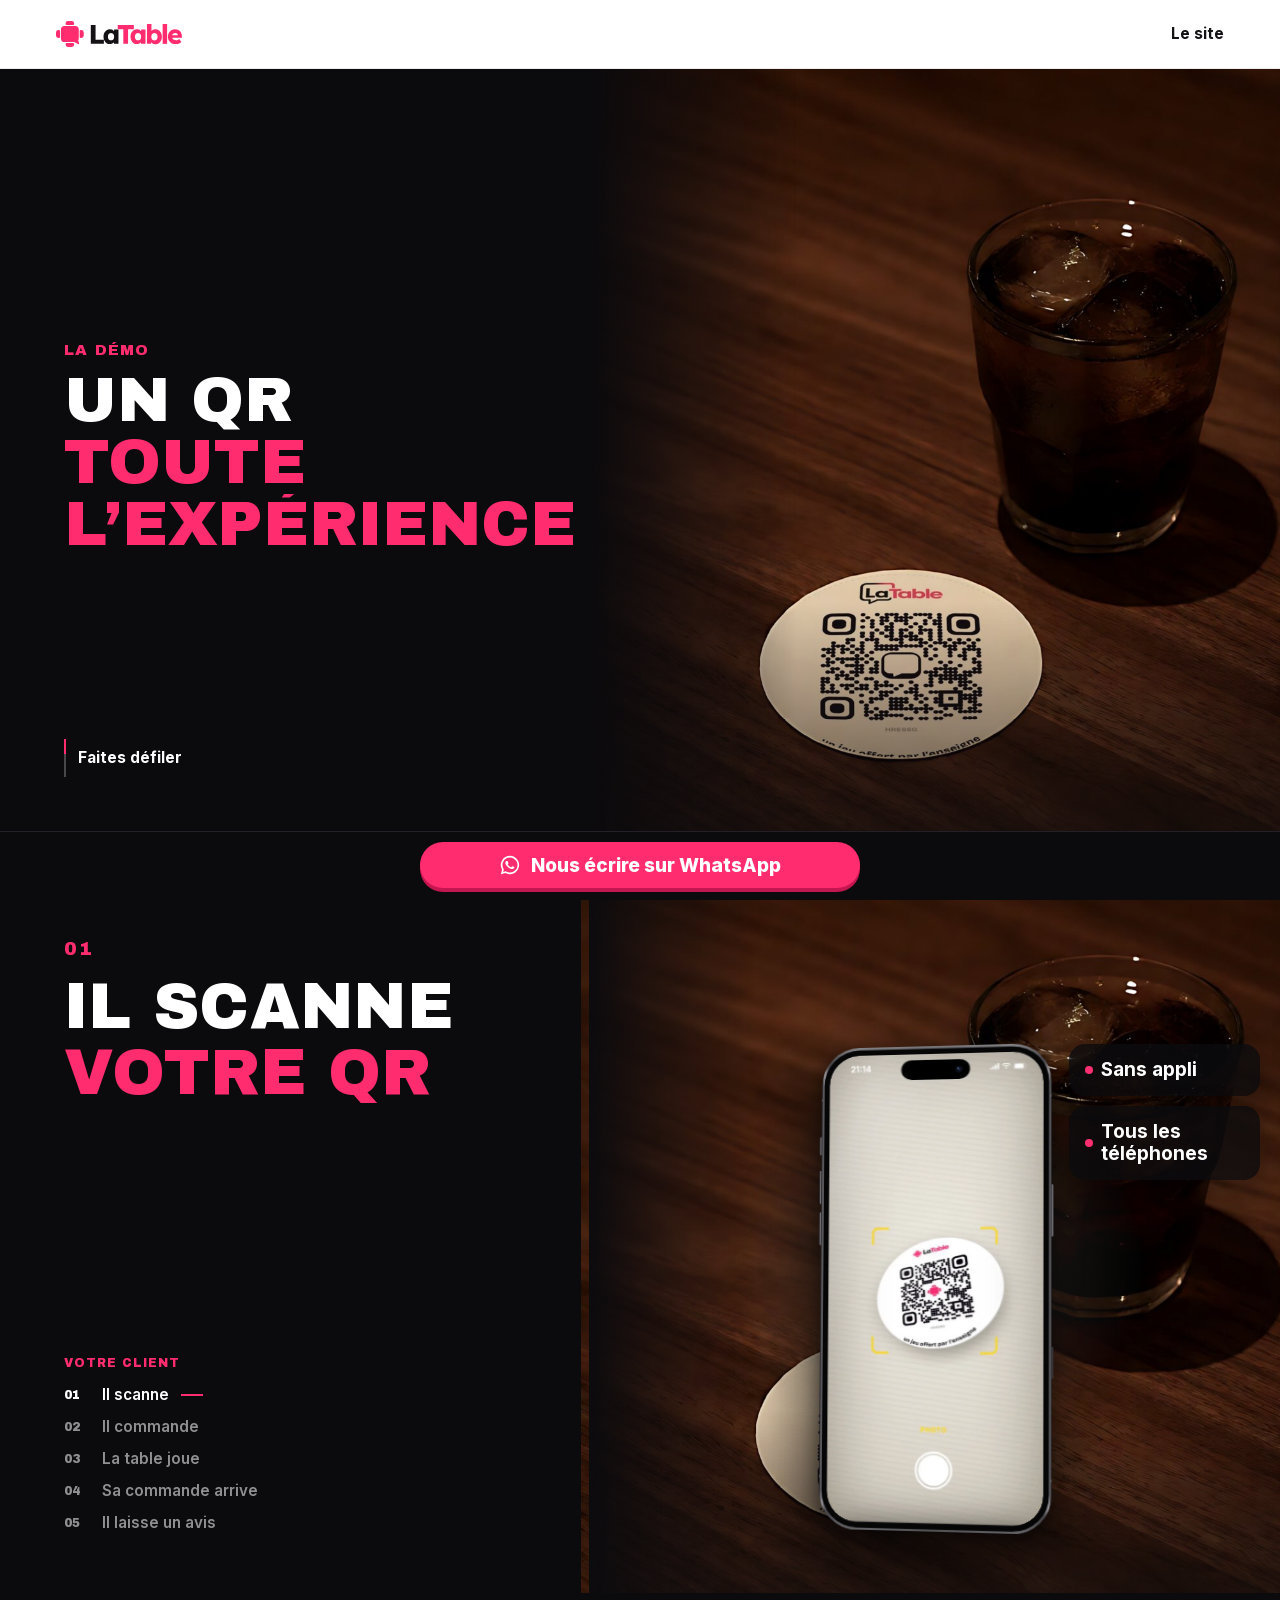
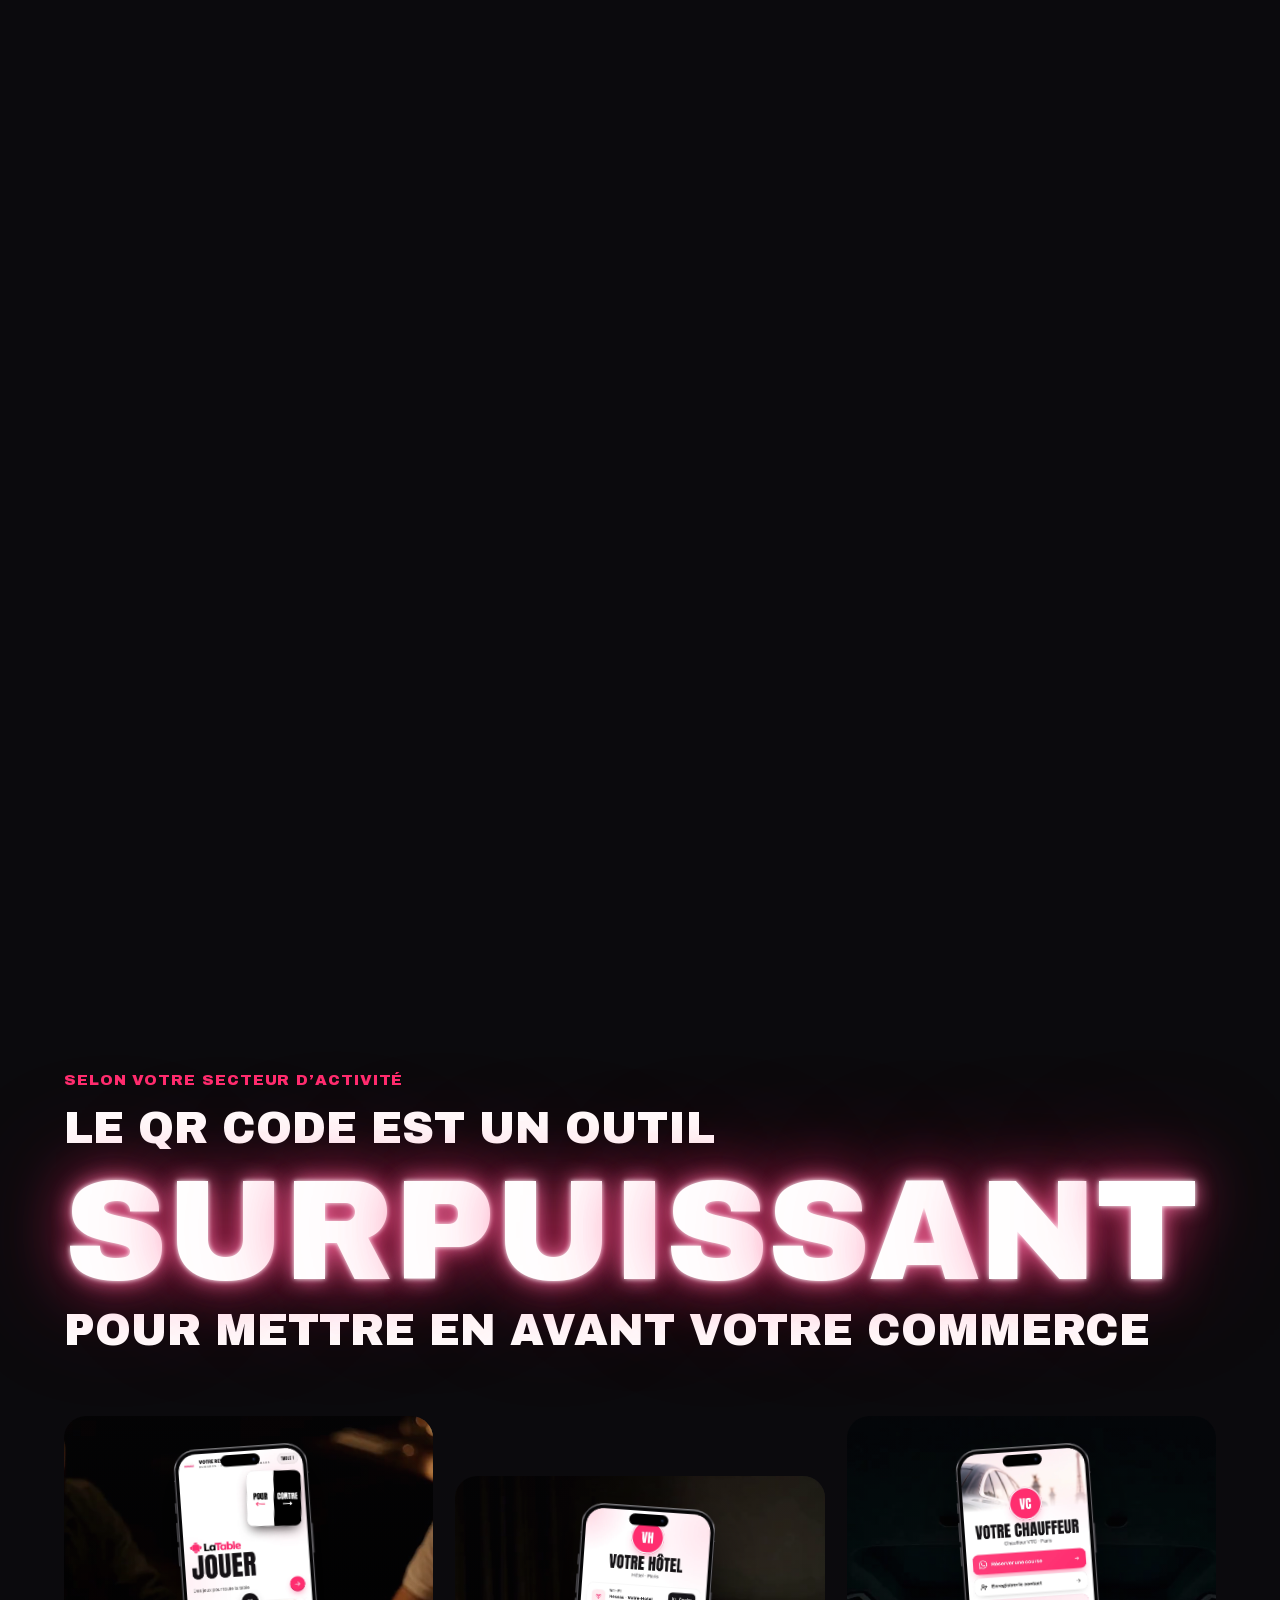
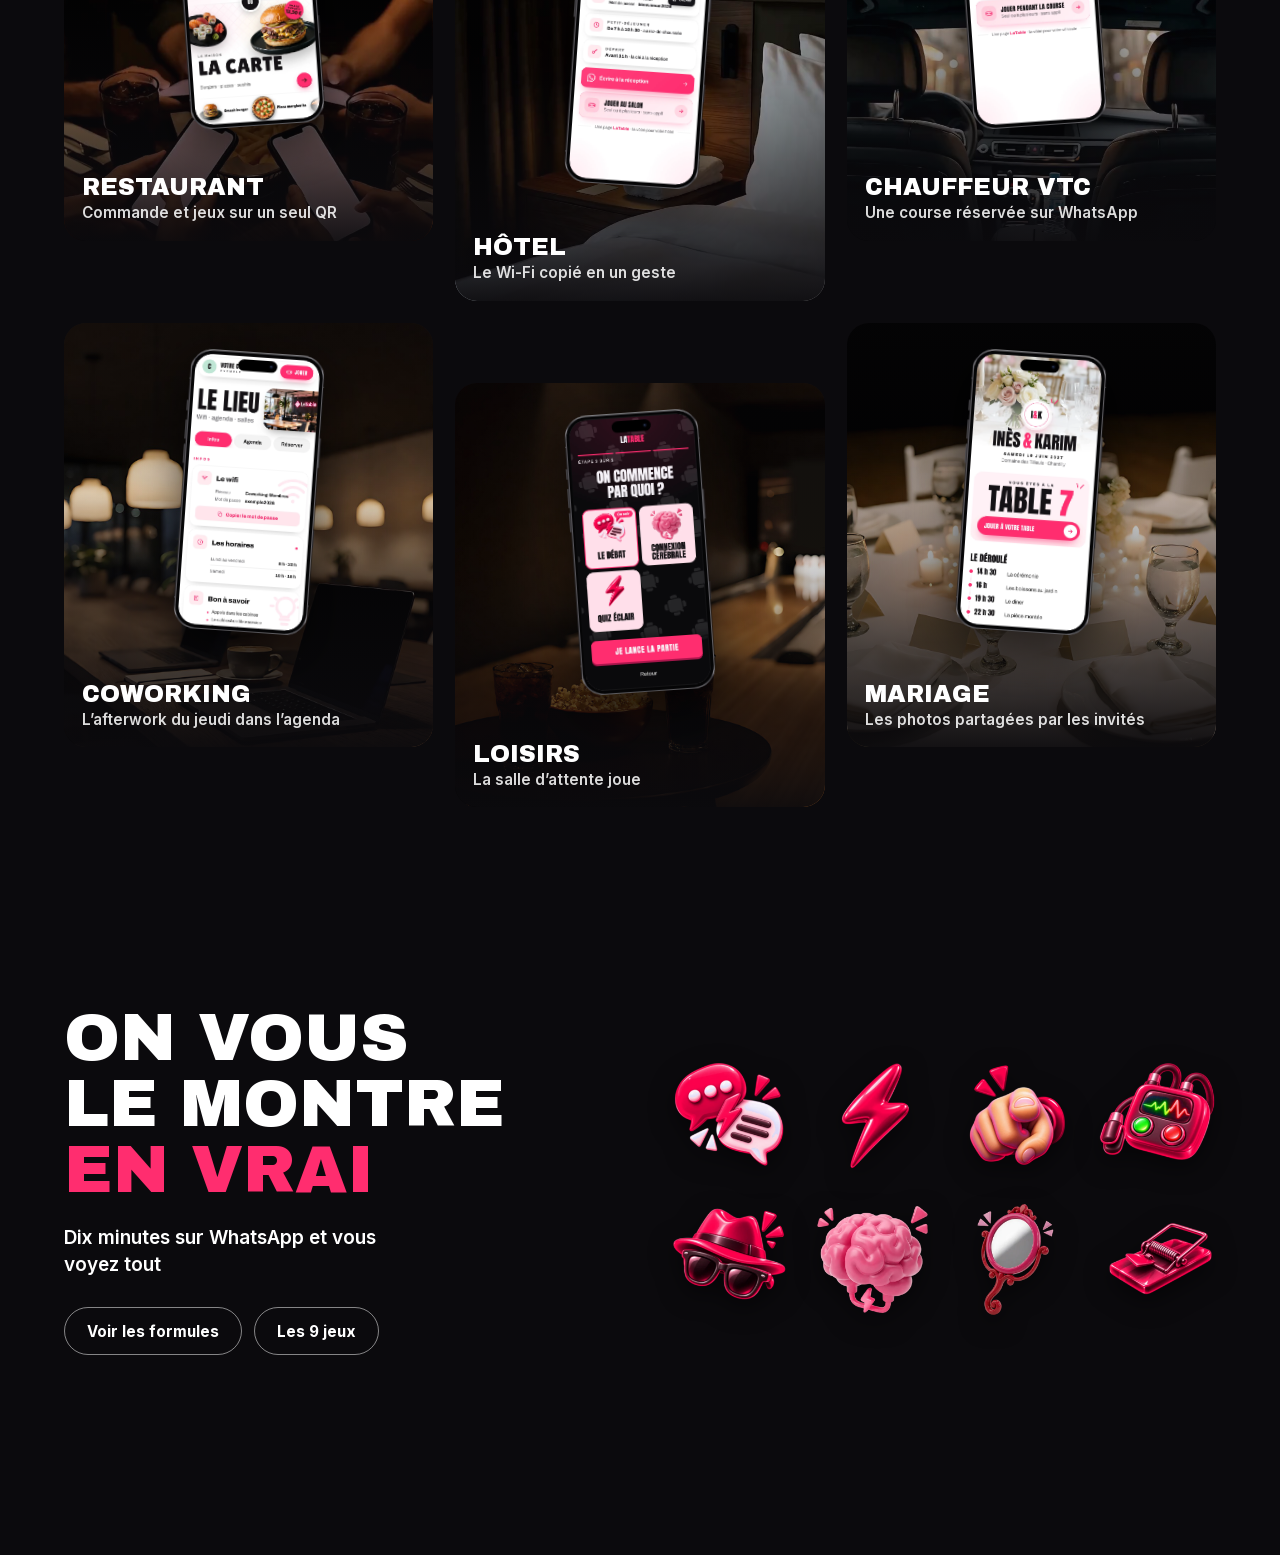
==== commit f1226232: "SURPUISSANT se charge au defilement, fleche du carrousel" ====
--- a/index.html
+++ b/index.html
@@ -186,11 +186,21 @@
 .secteurs h2{margin-top:1.1rem;font:400 clamp(1.1rem,5vw,3.4rem)/1.04 var(--fa);text-transform:uppercase}
 .sec-l{display:block}
 .foudre{position:relative;display:block;margin:.12em 0 .08em;font-size:clamp(2.9rem,14.6vw,10.5rem);line-height:.9;letter-spacing:-.01em}
-.foudre-mot{position:relative;z-index:1;display:inline-block;color:#fff;filter:url(#grille);text-shadow:0 0 .06em #fff,0 0 .18em rgba(255,45,111,.95),0 0 .5em rgba(255,45,111,.55)}
-.foudre[data-flash] .foudre-mot{color:#fff3f7;text-shadow:0 0 .08em #fff,0 0 .3em #ff2d6f,0 0 .9em rgba(255,45,111,.8)}
+.foudre-mot{position:relative;z-index:1;display:inline-block;white-space:nowrap}
+/* chaque lettre s'allume quand la charge l'atteint · éteinte c'est un tube de verre vide */
+.lt{display:inline-block;color:#1d1b21;-webkit-text-stroke:1.5px rgba(255,255,255,.14);transition:color .12s,text-shadow .12s}
+.lt[data-on]{color:#fff;-webkit-text-stroke:0;text-shadow:0 0 .04em #fff,0 0 .14em rgba(255,120,170,.95),0 0 .42em rgba(255,45,111,.7),0 0 .9em rgba(255,45,111,.35);animation:allume .42s steps(1) both}
+@keyframes allume{0%{opacity:1}12%{opacity:.25}22%{opacity:1}34%{opacity:.4}48%{opacity:1}62%{opacity:.7}74%,100%{opacity:1}}
+.lt[data-vibre]{color:#fff6fa;text-shadow:0 0 .05em #fff,0 0 .2em #ff7aa8,0 0 .6em #ff2d6f,0 0 1.2em rgba(255,45,111,.5)}
+.foudre[data-flash] .lt[data-on]{text-shadow:0 0 .06em #fff,0 0 .26em #ff8ab4,0 0 .8em #ff2d6f,0 0 1.6em rgba(255,45,111,.55)}
 .foudre canvas{position:absolute;z-index:2;left:-4%;top:-30%;width:108%;height:160%;pointer-events:none;mix-blend-mode:screen}
 .sec-rail{display:flex;gap:14px;overflow-x:auto;scroll-snap-type:x mandatory;padding:0 var(--bord) 6px;scrollbar-width:none}
 .sec-rail::-webkit-scrollbar{display:none}
+.sec-cadre{position:relative}
+.sec-suiv{position:absolute;z-index:3;right:calc(var(--bord) - 6px);top:50%;width:52px;height:52px;margin-top:-26px;border-radius:50%;background:#fff;color:var(--nuit);display:grid;place-items:center;box-shadow:0 8px 22px rgba(0,0,0,.45);animation:pousse 1.6s ease-in-out infinite;transition:opacity .3s}
+.sec-suiv svg{width:22px;height:22px}
+.sec-suiv[data-fin]{opacity:0;pointer-events:none}
+@keyframes pousse{0%,100%{transform:translateX(0)}50%{transform:translateX(6px)}}
 .secteur{position:relative;flex:none;width:min(74vw,330px);aspect-ratio:3/4.4;border-radius:22px;overflow:hidden;scroll-snap-align:center;color:var(--blanc);text-decoration:none;background:#151317;isolation:isolate;
   opacity:0;transform:translateY(40px);transition:opacity .8s cubic-bezier(.16,1,.3,1),transform .8s cubic-bezier(.16,1,.3,1);transition-delay:calc(var(--k) * 70ms)}
 .secteurs[data-vu] .secteur{opacity:1;transform:none}
@@ -209,11 +219,12 @@
   .secteurs h2{font-size:clamp(2rem,3.4vw,3.6rem)}
   .sec-rail{display:grid;grid-template-columns:repeat(3,1fr);gap:22px;padding:0 var(--gauche);overflow:visible}
   .secteur{width:auto;aspect-ratio:4/4.6}
+  .sec-suiv{display:none}
   .secteur:nth-child(3n+2){margin-top:60px}
   .secteur:hover .mini{transform:translateX(-50%) rotate(0) translateY(-6px);transition:transform .5s cubic-bezier(.16,1,.3,1)}
   .secteur:hover .sec-fond{transform:scale(1.08);transition:transform 1.2s cubic-bezier(.16,1,.3,1)}
 }
-@media (prefers-reduced-motion:reduce){.secteur{opacity:1;transform:none;transition:none}.foudre-mot{filter:none}}
+@media (prefers-reduced-motion:reduce){.sec-suiv{animation:none}.secteur{opacity:1;transform:none;transition:none}.lt{color:#fff;-webkit-text-stroke:0;text-shadow:0 0 .14em rgba(255,45,111,.8)}}
 
 @media (min-width:600px) and (max-width:899px){:root{--ht:min(60svh,calc(var(--sh) - 320px))}.pas h2{font-size:4.2rem}.pas.m h2{font-size:3.4rem}.pas p{font-size:1.5rem}.vifs{max-width:320px}}
 @media (max-width:350px){.pied svg{display:none}.vifs{display:none}.tel-zone{justify-content:center}.halo{left:50%}.objets{left:50%;transform:translateX(-50%)}}
@@ -265,7 +276,6 @@
     <linearGradient id="ti" x1="0" x2="1"><stop offset="0" stop-color="#151416"/><stop offset=".012" stop-color="#9a989e"/><stop offset=".03" stop-color="#46454a"/><stop offset=".5" stop-color="#2b2a2e"/><stop offset=".97" stop-color="#46454a"/><stop offset=".988" stop-color="#9a989e"/><stop offset="1" stop-color="#151416"/></linearGradient>
     <linearGradient id="ti-h" x1="0" x2="0" y2="1"><stop offset="0" stop-color="#fff" stop-opacity=".35"/><stop offset=".03" stop-color="#fff" stop-opacity="0"/><stop offset=".97" stop-color="#fff" stop-opacity="0"/><stop offset="1" stop-color="#fff" stop-opacity=".18"/></linearGradient>
     <linearGradient id="bt" x1="0" x2="1"><stop offset="0" stop-color="#232226"/><stop offset=".5" stop-color="#8a888e"/><stop offset="1" stop-color="#232226"/></linearGradient>
-    <filter id="grille" x="-5%" y="-20%" width="110%" height="140%"><feTurbulence id="grille-bruit" type="fractalNoise" baseFrequency=".012 .9" numOctaves="1" seed="2"/><feDisplacementMap in="SourceGraphic" scale="5"/></filter>
     <radialGradient id="lentille"><stop offset="0" stop-color="#2a3a5c"/><stop offset=".45" stop-color="#0c1120"/><stop offset="1" stop-color="#030406"/></radialGradient>
   </defs>
   <symbol id="iphone" viewBox="0 0 440 902">
@@ -348,8 +358,9 @@
 <section class="secteurs" id="secteurs" aria-labelledby="sec-titre">
   <div class="sec-tete">
     <p class="sec-sur">Selon votre secteur d’activité</p>
-    <h2 id="sec-titre"><span class="sec-l">Le QR code est un outil</span><span class="foudre" id="foudre"><span class="foudre-mot">surpuissant</span><canvas aria-hidden="true"></canvas></span><span class="sec-l">pour mettre en avant votre commerce</span></h2>
+    <h2 id="sec-titre"><span class="sec-l">Le QR code est un outil</span><span class="foudre" id="foudre"><span class="foudre-mot" aria-label="surpuissant">surpuissant</span><canvas aria-hidden="true"></canvas></span><span class="sec-l">pour mettre en avant votre commerce</span></h2>
   </div>
+  <div class="sec-cadre">
   <div class="sec-rail" id="sec-rail">
     <a class="secteur" href="https://www.latable.pro/pro/restaurants/" style="--k:0"><img class="sec-fond" src="img/fin1.jpg" alt="" loading="lazy"><span class="mini"><span class="mini-ecran"><img src="ecrans/ecran-choix.webp" alt="" loading="lazy"></span><svg class="coque" aria-hidden="true"><use href="#iphone"/></svg></span><span class="sec-txt"><b>Restaurant</b><span>Commande et jeux sur un seul QR</span></span></a>
     <a class="secteur" href="https://www.latable.pro/pro/hotels/" style="--k:1"><img class="sec-fond" src="img/m1.jpg" alt="" loading="lazy"><span class="mini"><span class="mini-ecran"><img src="ecrans/ecran-hotel-infos.webp" alt="" loading="lazy"></span><svg class="coque" aria-hidden="true"><use href="#iphone"/></svg></span><span class="sec-txt"><b>Hôtel</b><span>Le Wi-Fi copié en un geste</span></span></a>
@@ -357,6 +368,8 @@
     <a class="secteur" href="https://www.latable.pro/pro/coworking/" style="--k:3"><img class="sec-fond" src="img/m3.jpg" alt="" loading="lazy"><span class="mini"><span class="mini-ecran"><img src="ecrans/ecran-coworking-infos.webp" alt="" loading="lazy"></span><svg class="coque" aria-hidden="true"><use href="#iphone"/></svg></span><span class="sec-txt"><b>Coworking</b><span>L’afterwork du jeudi dans l’agenda</span></span></a>
     <a class="secteur" href="https://www.latable.pro/pro/loisirs/" style="--k:4"><img class="sec-fond" src="img/m4.jpg" alt="" loading="lazy"><span class="mini"><span class="mini-ecran"><img src="ecrans/ecran-jeu-menu.webp" alt="" loading="lazy"></span><svg class="coque" aria-hidden="true"><use href="#iphone"/></svg></span><span class="sec-txt"><b>Loisirs</b><span>La salle d’attente joue</span></span></a>
     <a class="secteur" href="https://www.latable.pro/pro/qr-code-photo-mariage/" style="--k:5"><img class="sec-fond" src="img/m5.jpg" alt="" loading="lazy"><span class="mini"><span class="mini-ecran"><img src="ecrans/ecran-mariage-infos.webp" alt="" loading="lazy"></span><svg class="coque" aria-hidden="true"><use href="#iphone"/></svg></span><span class="sec-txt"><b>Mariage</b><span>Les photos partagées par les invités</span></span></a>
+  </div>
+  <button type="button" class="sec-suiv" id="sec-suiv" aria-label="Voir le secteur suivant"><svg viewBox="0 0 24 24" fill="none" stroke="currentColor" stroke-width="2.6" stroke-linecap="round" stroke-linejoin="round"><path d="M5 12h14M13 6l6 6-6 6"/></svg></button>
   </div>
 </section>
 
@@ -580,37 +593,77 @@
 })();
 </script>
 <script>
-// la scène des secteurs · les cartes montent quand on arrive · SURPUISSANT grésille comme un arc électrique
+// la scène des secteurs · les cartes montent quand on arrive · SURPUISSANT se charge au défilement puis grésille pour de bon
 (function(){
   var sec = document.getElementById("secteurs"), mot = document.getElementById("foudre"); if (!sec || !mot) return;
   var calme = matchMedia("(prefers-reduced-motion: reduce)").matches;
   new IntersectionObserver(function(es, o){ es.forEach(function(e){ if (e.isIntersecting){ sec.setAttribute("data-vu", ""); o.disconnect(); } }); }, { threshold: .12 }).observe(sec);
-  if (calme) return;
-  var cv = mot.querySelector("canvas"), cx = cv.getContext("2d"), bruit = document.getElementById("grille-bruit"), vu = false, dernier = 0, eclairs = [];
-  new IntersectionObserver(function(es){ vu = es[0].isIntersecting; if (vu) requestAnimationFrame(tour); }).observe(mot);
-  function taille(){ var r = cv.getBoundingClientRect(), d = Math.min(2, devicePixelRatio || 1); cv.width = r.width * d; cv.height = r.height * d; cx.setTransform(d, 0, 0, d, 0, 0); }
-  addEventListener("resize", taille); addEventListener("foudre", taille); taille();
-  // un éclair · une ligne brisée par déplacements successifs du milieu, avec une branche de temps en temps
-  function arc(x1, y1, x2, y2, ecart){
+
+  // le carrousel · la flèche avance d'une carte et disparaît au bout
+  var rail = document.getElementById("sec-rail"), suiv = document.getElementById("sec-suiv");
+  if (rail && suiv){
+    suiv.addEventListener("click", function(){ var c = rail.querySelector(".secteur"); rail.scrollBy({ left: c.offsetWidth + 14, behavior: calme ? "auto" : "smooth" }); });
+    var bout = function(){ suiv.toggleAttribute("data-fin", rail.scrollLeft + rail.clientWidth >= rail.scrollWidth - 8); };
+    rail.addEventListener("scroll", bout, { passive: true }); bout();
+  }
+
+  var boite = mot.querySelector(".foudre-mot"), txt = boite.textContent;
+  boite.innerHTML = txt.split("").map(function(c){ return '<span class="lt" aria-hidden="true">' + c + '</span>'; }).join("");
+  var lettres = [].slice.call(boite.children), L = lettres.length;
+  if (calme){ lettres.forEach(function(l){ l.setAttribute("data-on", ""); }); return; }
+
+  var cv = mot.querySelector("canvas"), cx = cv.getContext("2d"), vu = false, charge = 0, plein = false, allumees = 0, dernier = 0, eclairs = [], centres = [];
+  function taille(){ var r = cv.getBoundingClientRect(), d = Math.min(2, devicePixelRatio || 1); cv.width = r.width * d; cv.height = r.height * d; cx.setTransform(d, 0, 0, d, 0, 0);
+    centres = lettres.map(function(l){ var b = l.getBoundingClientRect(); return { x: b.left - r.left + b.width / 2, g: b.left - r.left, d: b.right - r.left, h: b.top - r.top + b.height * .18, b: b.bottom - r.top - b.height * .12, m: b.top - r.top + b.height * .55 }; }); }
+  addEventListener("resize", taille); addEventListener("foudre", taille);
+  new IntersectionObserver(function(es){ vu = es[0].isIntersecting; if (vu){ taille(); requestAnimationFrame(tour); } }).observe(mot);
+
+  // la charge suit le défilement · le mot entre en bas de l'écran éteint, il est plein quand il passe le premier tiers
+  function lire(){ if (plein) return; var r = mot.getBoundingClientRect(), H = innerHeight;
+    charge = Math.max(0, Math.min(1, (H * .92 - r.top) / (H * .55)));
+    var n = Math.round(charge * L);
+    if (n !== allumees){ lettres.forEach(function(l, k){ l.toggleAttribute("data-on", k < n); }); allumees = n; }
+    if (charge >= 1){ plein = true; mot.setAttribute("data-plein", ""); flash(); } }
+  addEventListener("scroll", lire, { passive: true }); lire();
+
+  function flash(){ mot.setAttribute("data-flash", ""); setTimeout(function(){ mot.removeAttribute("data-flash"); }, 90); }
+  // un éclair · ligne brisée par déplacement du milieu, plus ou moins nerveuse
+  function arc(x1, y1, x2, y2, ecart, prof){
     var pts = [[x1, y1], [x2, y2]];
-    for (var n = 0; n < 6; n++){ var nv = [pts[0]]; for (var k = 1; k < pts.length; k++){ var a = pts[k-1], b = pts[k];
-      nv.push([(a[0]+b[0])/2 + (Math.random()-.5) * ecart * .4, (a[1]+b[1])/2 + (Math.random()-.5) * ecart]); nv.push(b); } pts = nv; ecart *= .55; }
+    for (var n = 0; n < (prof || 6); n++){ var nv = [pts[0]]; for (var k = 1; k < pts.length; k++){ var a = pts[k-1], b = pts[k];
+      nv.push([(a[0]+b[0])/2 + (Math.random()-.5) * ecart * .35, (a[1]+b[1])/2 + (Math.random()-.5) * ecart]); nv.push(b); } pts = nv; ecart *= .55; }
     return pts;
   }
-  function trace(pts, l, a){ cx.beginPath(); cx.moveTo(pts[0][0], pts[0][1]); for (var k = 1; k < pts.length; k++) cx.lineTo(pts[k][0], pts[k][1]);
-    cx.strokeStyle = "rgba(255,45,111," + (a * .55) + ")"; cx.lineWidth = l * 5; cx.stroke();
-    cx.strokeStyle = "rgba(255,255,255," + a + ")"; cx.lineWidth = l; cx.stroke(); }
+  function trace(pts, l, a){
+    cx.beginPath(); cx.moveTo(pts[0][0], pts[0][1]); for (var k = 1; k < pts.length; k++) cx.lineTo(pts[k][0], pts[k][1]);
+    cx.shadowBlur = 18; cx.strokeStyle = "rgba(255,45,111," + (a * .5) + ")"; cx.lineWidth = l * 6; cx.stroke();
+    cx.shadowBlur = 8; cx.strokeStyle = "rgba(255,170,205," + (a * .8) + ")"; cx.lineWidth = l * 2.2; cx.stroke();
+    cx.shadowBlur = 0; cx.strokeStyle = "rgba(255,255,255," + a + ")"; cx.lineWidth = l * .9; cx.stroke();
+  }
+  function etincelle(x, y, a){ var g = cx.createRadialGradient(x, y, 0, x, y, 26); g.addColorStop(0, "rgba(255,255,255," + a + ")"); g.addColorStop(.25, "rgba(255,120,170," + a * .7 + ")"); g.addColorStop(1, "rgba(255,45,111,0)"); cx.fillStyle = g; cx.beginPath(); cx.arc(x, y, 26, 0, 7); cx.fill(); }
   function tour(t){
     if (!vu) return; requestAnimationFrame(tour);
-    var W = cv.clientWidth, H = cv.clientHeight;
-    if (t - dernier > 70 + Math.random() * 90){ dernier = t;
-      bruit.setAttribute("seed", Math.floor(Math.random() * 99));
-      if (Math.random() < .55){ var y = H * (.3 + Math.random() * .4), x1 = W * Math.random() * .5, x2 = x1 + W * (.2 + Math.random() * .5);
-        eclairs.push({ p: arc(x1, y, Math.min(W, x2), H * (.25 + Math.random() * .5), H * .5), v: 1, l: 1 + Math.random() * 1.4 });
-        if (Math.random() < .35){ mot.setAttribute("data-flash", ""); setTimeout(function(){ mot.removeAttribute("data-flash"); }, 60); } }
+    var W = cv.clientWidth, H = cv.clientHeight; if (!centres.length) return;
+    cx.clearRect(0, 0, W, H); cx.lineJoin = "round"; cx.shadowColor = "#ff2d6f";
+    if (!plein){
+      // pendant la charge · un arc court du début du mot jusqu'au front, et une étincelle au front
+      if (allumees > 0){ var f = centres[allumees - 1], x0 = centres[0].g, y0 = centres[0].m;
+        var fx = f.d + 4, fy = f.m + (Math.random() - .5) * f.m * .3;
+        trace(arc(x0, y0, fx, fy, H * .35, 7), 1.3, .95);
+        if (Math.random() < .6) trace(arc(x0, y0 + (Math.random() - .5) * 20, fx, fy, H * .5, 6), .7, .55);
+        etincelle(fx, fy, .9);
+        lettres.forEach(function(l, k){ l.toggleAttribute("data-vibre", k === allumees - 1 && Math.random() < .5); });
+      }
+      return;
     }
-    cx.clearRect(0, 0, W, H); cx.lineJoin = "round"; cx.shadowColor = "#ff2d6f"; cx.shadowBlur = 12;
-    eclairs = eclairs.filter(function(e){ e.v -= .09; if (e.v <= 0) return false; trace(e.p, e.l, e.v * (Math.random() < .2 ? .4 : 1)); return true; });
+    // le mot est plein · il grésille pour de bon · des arcs sautent d'une lettre à l'autre, un grand éclair de temps en temps
+    if (t - dernier > 90 + Math.random() * 160){ dernier = t;
+      var a = Math.floor(Math.random() * L), b = Math.min(L - 1, a + 1 + Math.floor(Math.random() * 3)), haut = Math.random() < .5, A = centres[a], B = centres[b];
+      eclairs.push({ p: arc(A.x, haut ? A.h : A.b, B.x, haut ? B.h : B.b, H * .25, 5), v: 1, l: .8 + Math.random() * .7 });
+      if (Math.random() < .12){ eclairs.push({ p: arc(centres[0].g - 6, centres[0].m, centres[L-1].d + 6, centres[L-1].m, H * .6, 7), v: 1, l: 1.5 }); flash(); }
+      var lv = lettres[Math.floor(Math.random() * L)]; lv.setAttribute("data-vibre", ""); setTimeout(function(){ lv.removeAttribute("data-vibre"); }, 80);
+    }
+    eclairs = eclairs.filter(function(e){ e.v -= .07; if (e.v <= 0) return false; trace(e.p, e.l, e.v * (Math.random() < .15 ? .35 : 1)); return true; });
   }
 })();
 </script>
